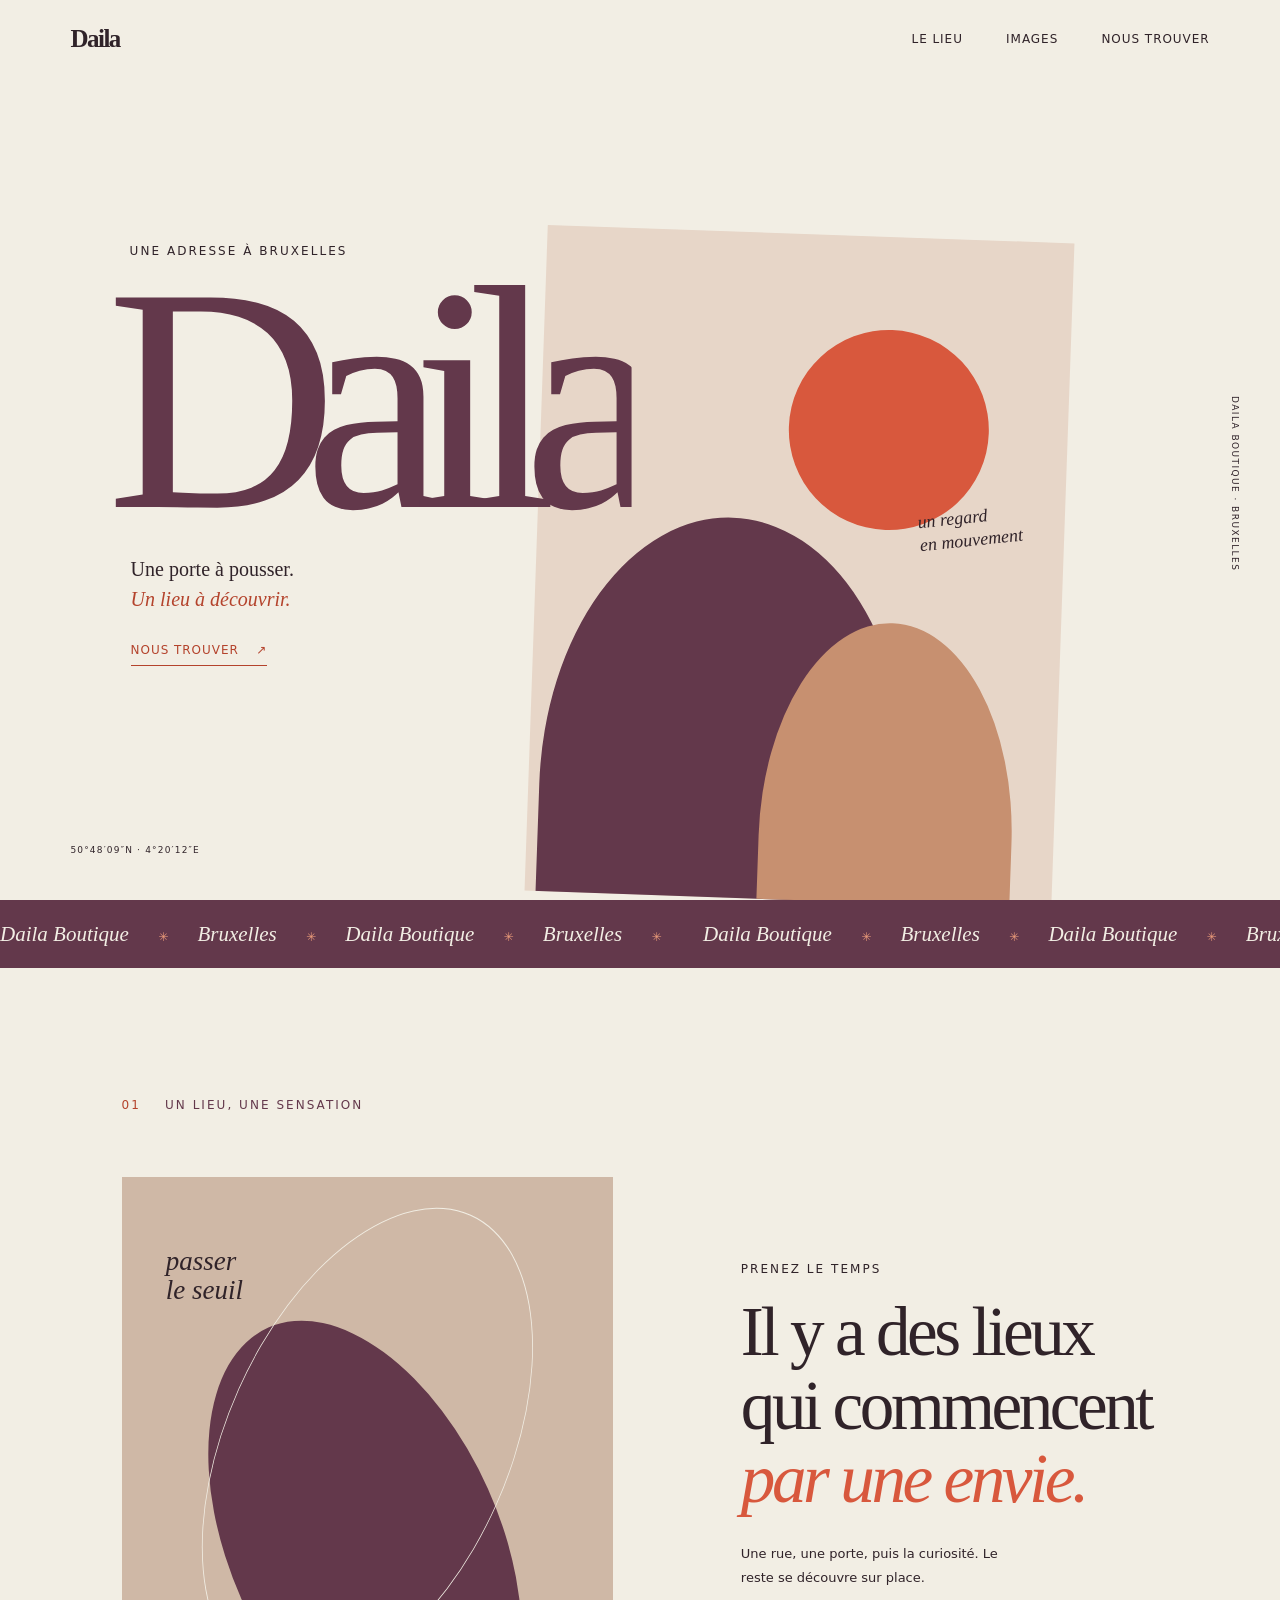
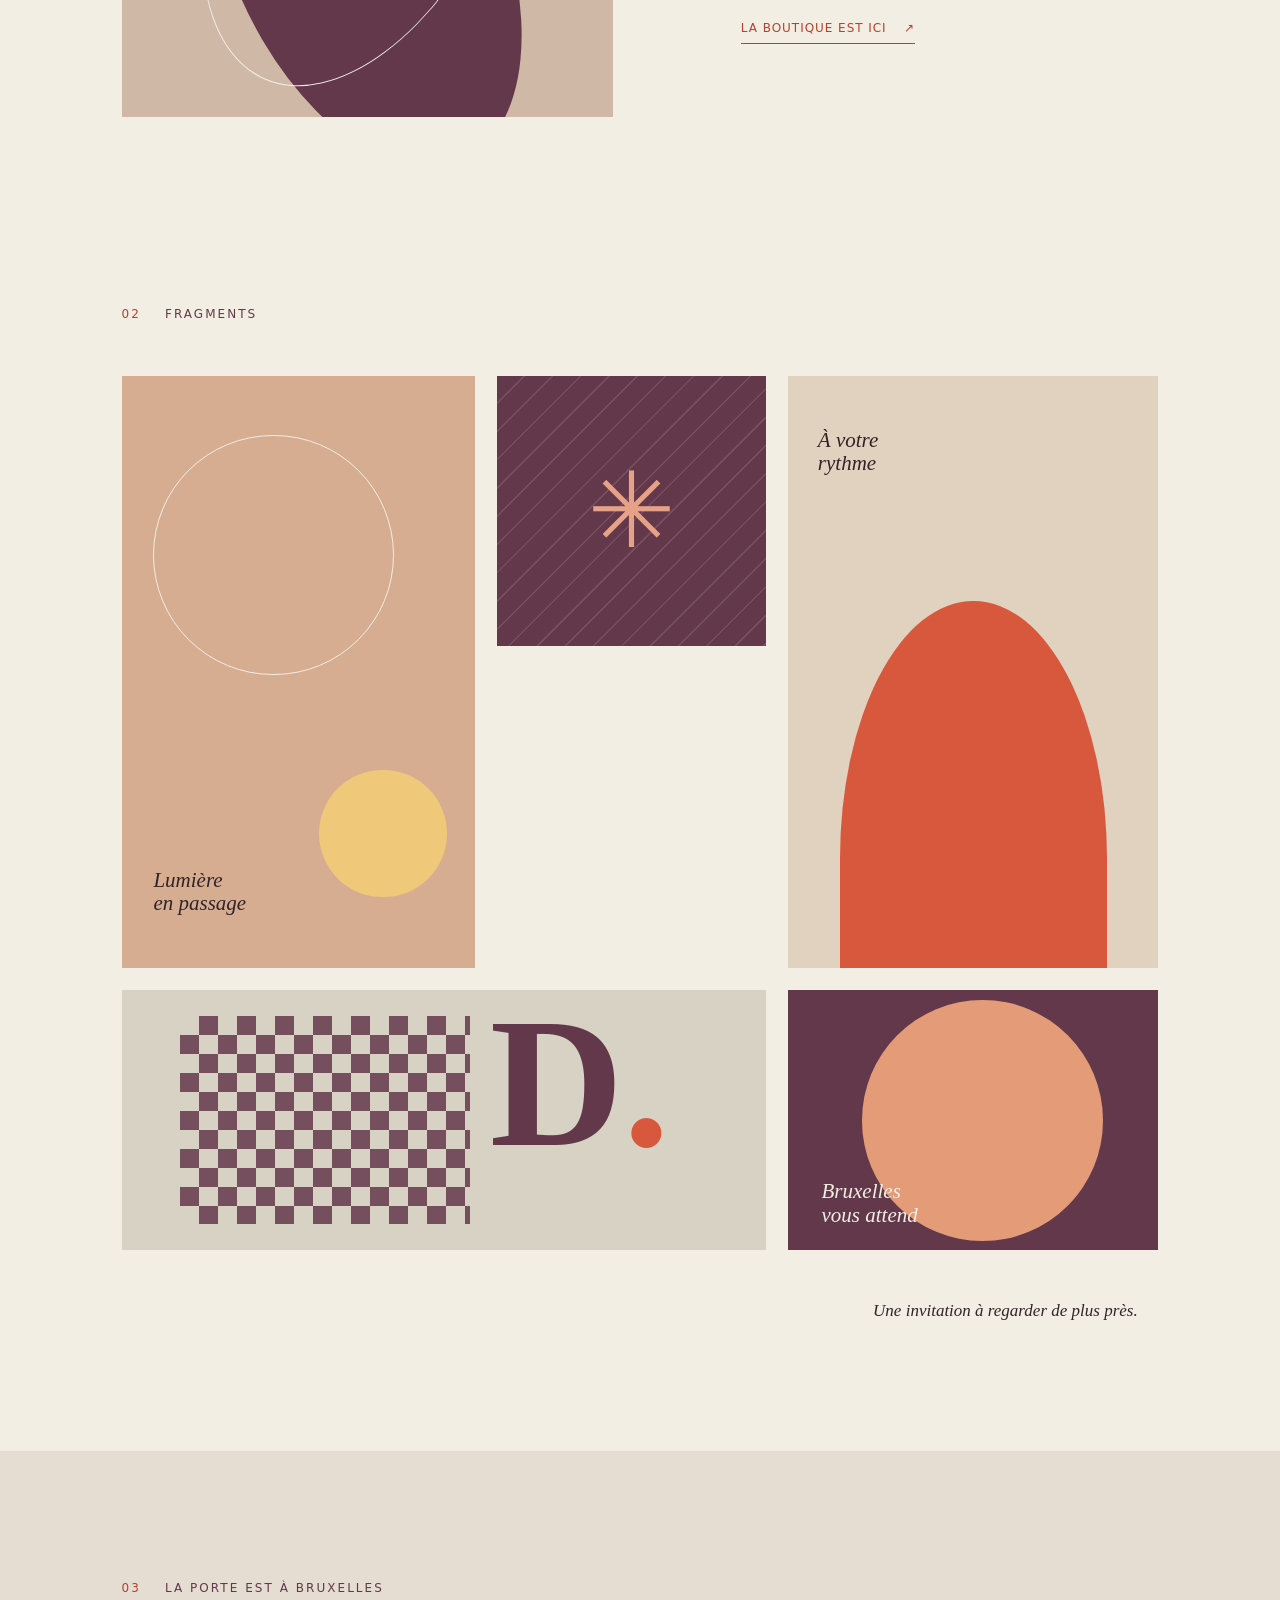
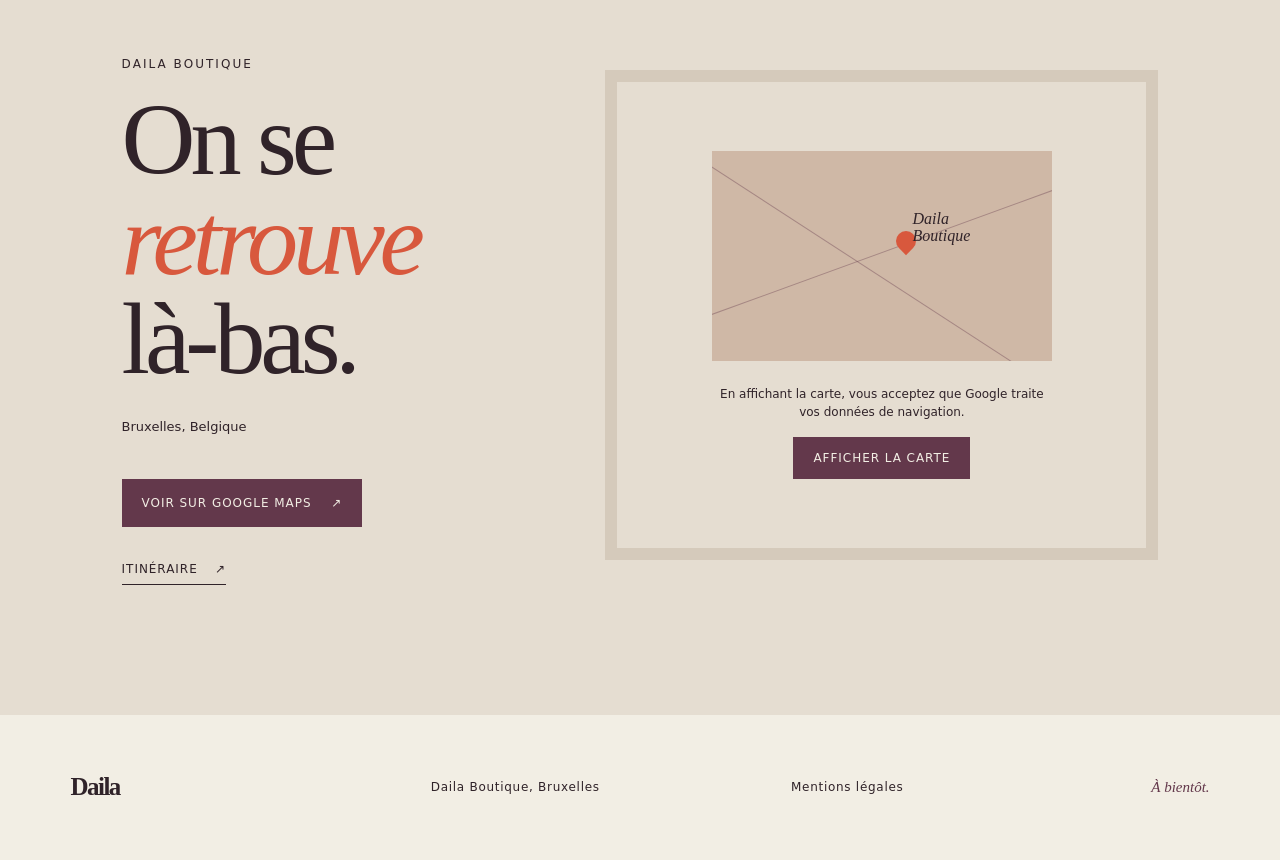
==== index.html @ 7b556242 "Add files via upload" ====
<!doctype html>
<html lang="fr">
  <head>
    <meta charset="utf-8">
    <meta name="viewport" content="width=device-width, initial-scale=1">
    <meta name="robots" content="index, follow">
    <meta name="twitter:card" content="summary_large_image">
    <meta property="og:locale" content="fr_BE">
    <meta property="og:site_name" content="Daila Boutique">
    <meta name="description" content="Daila Boutique, à Bruxelles. Une porte à pousser, un lieu à découvrir.">
    <meta property="og:title" content="Daila Boutique — Bruxelles">
    <meta property="og:description" content="Une porte à pousser, un lieu à découvrir. Daila Boutique, Bruxelles.">
    <meta property="og:type" content="website">
    <meta name="theme-color" content="#f2eee4">
    <title>Daila Boutique — Bruxelles</title>
    <link rel="icon" type="image/svg+xml" href="favicon.svg">
    <script>
      document.documentElement.classList.add('js')
    </script>
    <link rel="stylesheet" href="style.css">
    <script type="application/ld+json">
      {"@context":"https://schema.org","@type":"Store","name":"Daila Boutique","address":{"@type":"PostalAddress","addressLocality":"Bruxelles"},"geo":{"@type":"GeoCoordinates","latitude":50.8024886,"longitude":4.3367963}}
    </script>
  </head>
  <body>
    <a class="skip-link" href="#contenu">Aller au contenu</a>
    <header class="site-header">
      <a class="wordmark" href="#accueil" aria-label="Daila Boutique, accueil">Daila</a><button class="menu-toggle" aria-expanded="false" aria-controls="navigation" aria-label="Ouvrir le menu"><i></i><i></i></button>
      <nav id="navigation" class="navigation" aria-label="Navigation principale">
        <a href="#ambiance">Le lieu</a><a href="#galerie">Images</a><a href="#trouver">Nous trouver</a>
      </nav>
    </header>
    <main id="contenu">
      <section class="hero" id="accueil">
        <div class="hero-copy">
          <p class="eyebrow">
             Une adresse à Bruxelles
          </p>
          <h1>
            <span class="title-word">Daila</span><span class="sr-only"> Boutique, Bruxelles</span>
          </h1>
          <p class="hero-line">
             Une porte à pousser.<br><em>Un lieu à découvrir.</em>
          </p>
          <a class="text-link" href="#trouver">Nous trouver <span aria-hidden="true">↗</span></a>
        </div>
        <div class="hero-art art art-hero" data-image="hero.jpg" role="img" aria-label="Composition abstraite aux formes courbes et aux tons chauds">
          <div class="sun-disc">
          </div>
          <div class="arch arch-one">
          </div>
          <div class="arch arch-two">
          </div>
          <span class="art-note">un regard<br>en mouvement</span>
        </div>
        <p class="hero-side" aria-hidden="true">
           DAILA BOUTIQUE · BRUXELLES
        </p>
        <span class="hero-bottom" aria-hidden="true">50°48′09″N · 4°20′12″E</span>
      </section>
      <div class="marquee" aria-label="Daila Boutique — Bruxelles">
        <div class="marquee-track" aria-hidden="true">
          <span>Daila Boutique <b>✳</b> Bruxelles <b>✳</b> Daila Boutique <b>✳</b> Bruxelles <b>✳</b> </span><span>Daila Boutique <b>✳</b> Bruxelles <b>✳</b> Daila Boutique <b>✳</b> Bruxelles <b>✳</b> </span>
        </div>
      </div>
      <section class="ambience section-pad" id="ambiance">
        <div class="section-kicker reveal">
          <span>01</span><span>Un lieu, une sensation</span>
        </div>
        <div class="ambience-layout">
          <div class="ambience-art art reveal" data-image="galerie-1.jpg" role="img" aria-label="Composition abstraite en prune et ivoire">
            <div class="oval">
            </div>
            <div class="linework">
            </div>
            <span>passer<br>le seuil</span>
          </div>
          <div class="ambience-text reveal">
            <p class="eyebrow">
               Prenez le temps
            </p>
            <h2>
               Il y a des lieux<br>qui commencent<br><em>par une envie.</em>
            </h2>
            <p>
               Une rue, une porte, puis la curiosité. Le reste se découvre sur place.
            </p>
            <a class="text-link" href="#trouver">La boutique est ici <span aria-hidden="true">↗</span></a>
          </div>
        </div>
      </section>
      <section class="gallery section-pad" id="galerie" aria-label="Galerie de compositions visuelles">
        <div class="section-kicker reveal">
          <span>02</span><span>Fragments</span>
        </div>
        <div class="gallery-grid">
          <div class="art tile tile-a reveal" data-image="galerie-2.jpg" role="img" aria-label="Composition abstraite, formes solaires">
            <div class="orbit">
            </div>
            <div class="circle">
            </div>
            <span class="tile-caption">Lumière<br>en passage</span>
          </div>
          <div class="art tile tile-b reveal" data-image="galerie-3.jpg" role="img" aria-label="Composition abstraite, lignes et courbes">
            <div class="stripes">
            </div>
            <div class="tile-flower">
               ✳
            </div>
          </div>
          <div class="art tile tile-c reveal" data-image="galerie-4.jpg" role="img" aria-label="Composition abstraite, arche colorée">
            <div class="big-arch">
            </div>
            <span class="tile-caption">À votre<br>rythme</span>
          </div>
          <div class="art tile tile-d reveal" data-image="galerie-5.jpg" role="img" aria-label="Composition abstraite, motif géométrique">
            <div class="checker">
            </div>
            <div class="tile-d-text">
               D<i>.</i>
            </div>
          </div>
          <div class="art tile tile-e reveal" data-image="galerie-6.jpg" role="img" aria-label="Composition abstraite, disque vermillon">
            <div class="red-moon">
            </div>
            <span class="tile-caption">Bruxelles<br>vous attend</span>
          </div>
        </div>
        <p class="gallery-note reveal">
           Une invitation à regarder de plus près.
        </p>
      </section>
      <section class="find section-pad" id="trouver">
        <div class="section-kicker reveal">
          <span>03</span><span>La porte est à Bruxelles</span>
        </div>
        <div class="find-layout">
          <div class="find-copy reveal">
            <p class="eyebrow">
               Daila Boutique
            </p>
            <h2>
               On se<br><em>retrouve</em><br>là-bas.
            </h2>
            <p>
               Bruxelles, Belgique
            </p>
            <div class="find-links">
              <a class="button-link" href="https://www.google.com/maps/place/Daila+Boutique/@50.8024886,4.3365247,73m/data=!3m1!1e3!4m6!3m5!1s0x47c3c5b2309fad1d:0xad9cfe346b5731e5!8m2!3d50.8024886!4d4.3367963!16s%2Fg%2F11qsh9f8v2" target="_blank" rel="noopener noreferrer">Voir sur Google Maps <span aria-hidden="true">↗</span></a><a class="text-link" href="https://www.google.com/maps/dir/?api=1&amp;destination=50.8024886,4.3367963" target="_blank" rel="noopener noreferrer">Itinéraire <span aria-hidden="true">↗</span></a>
            </div>
          </div>
          <div class="map-wrap reveal">
            <div class="map-consent" id="map-consent">
              <div class="map-art" aria-hidden="true">
                <span class="map-pin"></span><span class="map-line"></span><span class="map-place">Daila<br>Boutique</span>
              </div>
              <p>
                 En affichant la carte, vous acceptez que Google traite vos données de navigation.
              </p>
              <button class="map-button" type="button" id="show-map">Afficher la carte</button>
            </div>
            <span class="map-caption">BRUXELLES · BELGIQUE</span>
          </div>
        </div>
      </section>
    </main>
    <footer class="site-footer">
      <a class="footer-mark" href="#accueil">Daila</a>
      <p>
         Daila Boutique, Bruxelles
      </p>
      <a href="mentions-legales.html">Mentions légales</a><span class="footer-end">À bientôt.</span>
    </footer>
    <script src="images.js">
    </script>
    <script src="script.js">
    </script>
  </body>
</html>
---- style.css ----
/* Local fonts */
@font-face {
  font-family: 'DM Sans';
  font-style: normal;
  font-weight: 400 500;
  font-display: swap;
  src: url('fonts/dm-sans-400.woff2') format('woff2');
}
/* Local fonts */
@font-face {
  font-family: 'Playfair Display';
  font-style: normal;
  font-weight: 500 600;
  font-display: swap;
  src: url('fonts/playfair-display-500.woff2') format('woff2');
}
/* Local fonts */
@font-face {
  font-family: 'Playfair Display';
  font-style: italic;
  font-weight: 500;
  font-display: swap;
  src: url('fonts/playfair-display-italic-500.woff2') format('woff2');
}
/* Palette and typography */
:root {
  --paper: #f2eee4;
  --ink: #302329;
  --plum: #63384b;
  --vermilion: #d8583d;
  --vermilion-text: #b4432c;
  --serif: 'Playfair Display',Georgia,serif;
  --sans: 'DM Sans',system-ui,sans-serif;
  --ease: cubic-bezier(.22,.61,.36,1);
}
/* Base and accessible defaults */
* {
  box-sizing: border-box;
}
html {
  scroll-behavior: smooth;
  scroll-padding-top: 5rem;
}
body {
  margin: 0;
  background: var(--paper);
  color: var(--ink);
  font-family: var(--sans);
  font-size: 100%;
  font-size: 0.9375rem;
  -webkit-font-smoothing: antialiased;
}
a {
  color: inherit;
  text-decoration: none;
}
.skip-link {
  position: absolute;
  z-index: 20;
  top: -4rem;
  left: 1rem;
  background: var(--ink);
  color: var(--paper);
  padding: .8rem;
}
.skip-link:focus {
  top: 1rem;
}
/* Navigation */
.site-header {
  height: 78px;
  padding: 0 5.5vw;
  display: flex;
  align-items: center;
  justify-content: space-between;
  position: absolute;
  z-index: 10;
  width: 100%;
  top: 0;
}
.wordmark,.footer-mark {
  font: 600 1.5625rem var(--serif);
  letter-spacing: -1.5px;
}
.navigation {
  display: flex;
  gap: 2.7rem;
  font-size: 0.75rem;
  letter-spacing: .08em;
  text-transform: uppercase;
}
.navigation a,.site-footer>a {
  transition: color .6s var(--ease);
}
.navigation a:hover,.site-footer>a:hover {
  color: var(--plum);
}
.menu-toggle {
  display: none;
}
/* Hero */
.hero {
  min-height: 760px;
  height: 100svh;
  max-height: 1050px;
  position: relative;
  overflow: hidden;
  padding: 0 9.5vw;
  display: flex;
  align-items: center;
}
.hero-copy {
  position: relative;
  z-index: 2;
  margin-top: 10px;
}
.eyebrow,.section-kicker {
  font-size: 0.75rem;
  letter-spacing: .17em;
  text-transform: uppercase;
}
.hero .eyebrow {
  margin: 0 0 1.4rem 8px;
}
.hero h1 {
  font: 500 clamp(9rem,25vw,23rem)/.74 var(--serif);
  letter-spacing: -.105em;
  margin: 0 0 2.3rem -15px;
  color: var(--plum);
}
.title-word {
  display: inline-block;
}
.js .title-word {
  clip-path: inset(0 100% 0 0);
  animation: titleReveal 1.25s .1s var(--ease) forwards;
}
@keyframes titleReveal {
  to {
    clip-path: inset(0);
  }
}
.hero-line {
  font: 500 1.25rem/1.5 var(--serif);
  margin: 0 0 1.6rem 9px;
}
.hero-line em {
  color: var(--vermilion-text);
}
.ambience-text h2 em,.find-copy h2 em,.legal-main h1 em {
  color: var(--vermilion);
  font-weight: 500;
}
.find-links .text-link {
  color: var(--ink);
}
.text-link {
  color: var(--vermilion-text);
  display: inline-flex;
  gap: 1.1rem;
  align-items: center;
  margin-left: 9px;
  border-bottom: 1px solid currentColor;
  padding: 0 0 8px;
  font-size: 0.75rem;
  letter-spacing: .08em;
  text-transform: uppercase;
}
.text-link span,.button-link span {
  transition: transform .6s var(--ease);
}
.text-link:hover span,.button-link:hover span {
  transform: translate(3px,-3px);
}
.hero-art {
  position: absolute;
  width: 43vw;
  height: 74vh;
  min-height: 540px;
  right: 7.5vw;
  top: 13%;
  overflow: hidden;
  background: #e7d6c8;
  transform: rotate(2deg);
}
.sun-disc {
  position: absolute;
  width: 38%;
  aspect-ratio: 1;
  border-radius: 50%;
  background: var(--vermilion);
  top: 14%;
  right: 15%;
}
.arch {
  position: absolute;
  border-radius: 50% 50% 0 0;
}
.arch-one {
  width: 70%;
  height: 82%;
  bottom: -25%;
  left: 2%;
  background: var(--plum);
}
.arch-two {
  width: 48%;
  height: 65%;
  bottom: -23%;
  right: 8%;
  background: #c79070;
}
.art-note {
  position: absolute;
  z-index: 2;
  right: 8%;
  top: 40%;
  font: italic 1.125rem/1.25 var(--serif);
  transform: rotate(-8deg);
}
.hero-side {
  position: absolute;
  right: 2.4%;
  top: 44%;
  writing-mode: vertical-rl;
  font-size: 0.5625rem;
  letter-spacing: .16em;
}
.hero-bottom {
  position: absolute;
  bottom: 5%;
  left: 5.5%;
  font-size: 0.5625rem;
  letter-spacing: .13em;
}
/* Marquee */
.marquee {
  overflow: hidden;
  background: var(--plum);
  color: var(--paper);
  height: 68px;
  display: flex;
  align-items: center;
}
.marquee-track {
  display: flex;
  width: max-content;
  animation: marquee 34s linear infinite;
}
.marquee-track span {
  font: italic 1.3125rem var(--serif);
  white-space: nowrap;
  padding-right: 1.1rem;
}
.marquee b {
  font: 0.75rem var(--sans);
  color: #e99a79;
  padding: 0 1.5rem;
}
@keyframes marquee {
  to {
    transform: translateX(-50%);
  }
}
.section-pad {
  padding: 130px 9.5vw;
}
.section-kicker {
  display: flex;
  gap: 1.5rem;
  align-items: center;
  color: var(--plum);
}
.section-kicker span:first-child {
  color: var(--vermilion-text);
}
/* Editorial section */
.ambience-layout {
  display: grid;
  grid-template-columns: 1fr .85fr;
  align-items: center;
  gap: 10vw;
  margin-top: 65px;
}
.art {
  position: relative;
  overflow: hidden;
}
.ambience-art {
  height: 540px;
  background: #cfb8a6;
}
.oval {
  position: absolute;
  width: 55%;
  height: 88%;
  background: var(--plum);
  border-radius: 50%;
  left: 22%;
  top: 24%;
  transform: rotate(-24deg);
}
.linework {
  position: absolute;
  inset: 8% 10%;
  border: 1px solid var(--paper);
  border-radius: 50%;
  transform: rotate(24deg) scale(.72,1.12);
}
.ambience-art>span {
  position: absolute;
  top: 13%;
  left: 9%;
  font: italic 1.6875rem/1.05 var(--serif);
  color: var(--ink);
}
.ambience-text {
  padding: 20px 0;
}
.ambience-text h2,.find-copy h2 {
  font: 500 clamp(2.9rem,5.4vw,5.7rem)/1.06 var(--serif);
  letter-spacing: -.05em;
  margin: 1.2rem 0 1.7rem;
}
.ambience-text>p:not(.eyebrow),.find-copy>p:not(.eyebrow) {
  max-width: 290px;
  line-height: 1.8;
  font-size: 0.8125rem;
  margin: 0 0 1.8rem;
}
.ambience-text .text-link {
  margin-left: 0;
}
/* Gallery */
.gallery {
  padding-top: 60px;
}
.gallery-grid {
  margin-top: 55px;
  min-height: 900px;
  display: grid;
  grid-template-columns: 1.05fr .8fr 1.1fr;
  grid-template-rows: 270px 300px 260px;
  gap: 22px;
}
.tile-a {
  grid-column: 1;
  grid-row: 1/3;
  background: #d7ad91;
}
.tile-a .tile-caption {
  color: var(--ink);
}
.tile-b {
  grid-column: 2;
  grid-row: 1;
  background: var(--plum);
}
.tile-c {
  grid-column: 3;
  grid-row: 1/3;
  background: #e1d1bf;
}
.tile-d {
  grid-column: 1/3;
  grid-row: 3;
  background: #d8d2c5;
}
.tile-e {
  grid-column: 3;
  grid-row: 3;
  background: var(--plum);
}
.orbit {
  position: absolute;
  width: 68%;
  aspect-ratio: 1;
  border: 1px solid var(--paper);
  border-radius: 50%;
  left: 9%;
  top: 10%;
}
.circle {
  position: absolute;
  width: 36%;
  aspect-ratio: 1;
  border-radius: 50%;
  background: #f0c879;
  right: 8%;
  bottom: 12%;
}
.tile-caption {
  position: absolute;
  left: 9%;
  bottom: 9%;
  font: italic 1.3125rem/1.1 var(--serif);
  color: var(--paper);
}
.tile-b .stripes {
  position: absolute;
  inset: 0;
  background: repeating-linear-gradient(135deg,transparent 0 18px,rgba(242,238,228,.13) 19px 20px);
}
.tile-flower {
  position: absolute;
  inset: 0;
  display: grid;
  place-items: center;
  color: #e6a288;
  font-size: 6.5625rem;
}
.big-arch {
  position: absolute;
  width: 72%;
  height: 87%;
  left: 14%;
  bottom: -25%;
  border-radius: 50% 50% 0 0;
  background: var(--vermilion);
}
.tile-c .tile-caption {
  z-index: 1;
  top: 9%;
  bottom: auto;
  left: 8%;
  color: var(--ink);
}
.checker {
  position: absolute;
  inset: 10% auto 10% 9%;
  width: 45%;
  background: conic-gradient(var(--plum) 25%,transparent 0 50%,var(--plum) 0 75%,transparent 0);
  background-size: 38px 38px;
  opacity: .85;
}
.tile-d-text {
  position: absolute;
  right: 15%;
  top: 4%;
  font: 600 11.5625rem/.9 var(--serif);
  color: var(--plum);
}
.tile-d-text i {
  color: var(--vermilion);
  font-style: normal;
}
.red-moon {
  position: absolute;
  width: 65%;
  aspect-ratio: 1;
  border-radius: 50%;
  background: #e49b78;
  left: 20%;
  top: 4%;
}
.tile-e .tile-caption {
  z-index: 1;
}
.art-note {
  color: var(--ink);
}
.gallery-note {
  text-align: right;
  font: italic 1.0625rem var(--serif);
  margin: 25px 2% 0;
}
/* Location and map */
.find {
  background: #e5ddd1;
  padding-bottom: 130px;
}
.find-layout {
  display: grid;
  grid-template-columns: .8fr 1.2fr;
  gap: 9vw;
  align-items: center;
  margin-top: 50px;
}
.find-copy h2 {
  font-size: clamp(4.4rem,8vw,8rem);
  line-height: .97;
}
.find-copy>p:not(.eyebrow) {
  margin-bottom: 2.5rem;
}
.find-links {
  display: flex;
  align-items: center;
  gap: 2.2rem;
  flex-wrap: wrap;
}
.find-links .text-link {
  margin: 0;
}
.button-link {
  background: var(--plum);
  color: var(--paper);
  padding: 17px 20px;
  display: inline-flex;
  gap: 20px;
  align-items: center;
  font-size: 0.75rem;
  letter-spacing: .08em;
  text-transform: uppercase;
}
.map-wrap {
  height: 490px;
  position: relative;
  background: #d5cabb;
  padding: 12px;
  transition: transform .7s var(--ease);
}
.map-wrap iframe {
  width: 100%;
  height: 100%;
  border: 0;
  filter: grayscale(.82) sepia(.15);
}
.map-caption {
  position: absolute;
  bottom: 25px;
  right: 24px;
  background: var(--paper);
  padding: 9px 12px;
  font-size: 0.75rem;
  letter-spacing: .15em;
}
/* Footer */
.site-footer {
  min-height: 145px;
  padding: 30px 5.5vw;
  display: grid;
  grid-template-columns: 1fr 1fr 1fr auto;
  align-items: center;
  gap: 20px;
}
.site-footer p,.site-footer>a:not(.footer-mark) {
  font-size: 0.75rem;
  letter-spacing: .06em;
}
.footer-end {
  font: italic 0.9375rem var(--serif);
  color: var(--plum);
}
/* Scroll reveals */
.js .reveal {
  opacity: 0;
  transform: translateY(24px);
  transition: opacity .8s var(--ease),transform .9s var(--ease);
}
/* Scroll reveals */
.js .reveal.is-visible {
  opacity: 1;
  transform: none;
}
.art[data-image].has-photo {
  background-position: center;
  background-size: cover;
}
.art[data-image].has-photo>* {
  display: none;
}
/* Responsive and motion preferences */
@media(hover:hover) {
  .art:hover {
    scale: 1.012;
  }
}
.legal-main h1 {
  font: 500 clamp(4rem,11vw,9rem)/.98 var(--serif);
  letter-spacing: -.06em;
  color: var(--plum);
  margin: 2rem 0;
}
.map-consent {
  position: absolute;
  inset: 12px;
  z-index: 1;
  background: #e5ddd1;
  display: flex;
  flex-direction: column;
  align-items: center;
  justify-content: center;
  padding: 2rem;
  text-align: center;
}
.map-art {
  position: relative;
  width: min(100%,340px);
  height: 210px;
  overflow: hidden;
  background: #cfb8a6;
  margin-bottom: 1rem;
}
.map-art:before,.map-art:after {
  content: '';
  position: absolute;
  width: 130%;
  height: 1px;
  background: rgba(99,56,75,.38);
  left: -15%;
  top: 48%;
  transform: rotate(-20deg);
}
.map-art:after {
  transform: rotate(33deg);
  top: 60%;
}
.map-pin {
  position: absolute;
  z-index: 1;
  left: 54%;
  top: 38%;
  width: 20px;
  height: 20px;
  background: var(--vermilion);
  border-radius: 50% 50% 50% 0;
  transform: rotate(-45deg);
}
.map-place {
  position: absolute;
  z-index: 1;
  left: 59%;
  top: 28%;
  font: italic 1rem/1.1 var(--serif);
  text-align: left;
  color: var(--ink);
}
.map-consent p {
  font-size: .75rem;
  line-height: 1.5;
  max-width: 340px;
  margin: .5rem 0 1rem;
}
.map-button {
  border: 0;
  background: var(--plum);
  color: var(--paper);
  padding: 14px 20px;
  font: 500 .75rem var(--sans);
  letter-spacing: .08em;
  text-transform: uppercase;
  cursor: pointer;
}
#map-frame {
  position: absolute;
  inset: 12px;
  width: calc(100% - 24px);
  height: calc(100% - 24px);
  border: 0;
  filter: grayscale(.82) sepia(.15);
}
body.menu-open {
  overflow: hidden;
}
.sr-only {
  position: absolute;
  width: 1px;
  height: 1px;
  padding: 0;
  margin: -1px;
  overflow: hidden;
  clip: rect(0,0,0,0);
  white-space: nowrap;
  border: 0;
}
a:focus-visible,button:focus-visible {
  outline: 2px solid var(--vermilion-text);
  outline-offset: 4px;
}
.legal-main section {
  max-width: 660px;
  margin-top: 2rem;
}
.legal-main section h2 {
  font: 500 1.4rem var(--serif);
  color: var(--plum);
}
.legal-main section p {
  font-size: .875rem;
  line-height: 1.8;
  max-width: 570px;
}
/* Responsive and motion preferences */
@media(max-width:760px) {
  /* Navigation */
  .site-header {
    height: 68px;
    padding: 0 6vw;
  }
  .wordmark {
    font-size: 1.4375rem;
  }
  .js .menu-toggle {
    display: flex;
    flex-direction: column;
    gap: 6px;
    border: 0;
    background: none;
    padding: 12px;
    z-index: 3;
  }
  .js .menu-toggle i {
    display: block;
    width: 22px;
    height: 1px;
    background: var(--ink);
    transition: transform .6s var(--ease);
  }
  .js .menu-toggle[aria-expanded=true] i:first-child {
    transform: translateY(3.5px) rotate(45deg);
  }
  .js .menu-toggle[aria-expanded=true] i:last-child {
    transform: translateY(-3.5px) rotate(-45deg);
  }
  /* Navigation de secours visible si JavaScript est désactivé */
  html:not(.js) .site-header {
    height: auto;
    min-height: 68px;
    padding-top: 1rem;
    align-items: flex-start;
  }
  html:not(.js) .navigation {
    gap: .5rem;
    flex-wrap: wrap;
    font-size: .75rem;
  }
  /* Mobile menu */
  .js .navigation {
    position: absolute;
    top: 0;
    left: 0;
    right: 0;
    background: var(--paper);
    padding: 90px 8vw 35px;
    display: flex;
    flex-direction: column;
    gap: 25px;
    transform: translateY(-110%);
    opacity: 0;
    visibility: hidden;
    transition: transform .7s var(--ease),opacity .6s var(--ease),visibility 0s linear .7s;
    pointer-events: none;
  }
  .js .navigation.is-open {
    transform: translateY(0);
    opacity: 1;
    visibility: visible;
    transition-delay: 0s;
    pointer-events: auto;
  }
  .js .navigation a {
    font: 500 1.8125rem var(--serif);
    text-transform: none;
    letter-spacing: -.02em;
  }
  /* Hero */
  .hero {
    height: 850px;
    min-height: 100svh;
    max-height: 950px;
    padding: 0 7vw;
    align-items: flex-start;
  }
  .hero-copy {
    margin-top: 25vh;
  }
  .hero h1 {
    font-size: clamp(8rem,35vw,13rem);
    margin-left: -8px;
    margin-bottom: 1.5rem;
  }
  .hero .eyebrow {
    margin-left: 4px;
    font-size: 0.75rem;
  }
  .hero-line {
    font-size: 1.125rem;
    margin-left: 4px;
  }
  .hero-copy .text-link {
    margin-left: 4px;
  }
  .hero-art {
    width: 70vw;
    height: 43vh;
    min-height: 300px;
    right: 4vw;
    top: 45%;
    opacity: .93;
  }
  .hero-side {
    right: 2%;
    top: 62%;
    font-size: 0.5rem;
  }
  .hero-bottom {
    left: 7%;
    bottom: 4%;
  }
  /* Marquee */
  .marquee {
    height: 55px;
  }
  .marquee-track span {
    font-size: 1.125rem;
  }
  .section-pad {
    padding: 90px 7vw;
  }
  /* Editorial section */
  .ambience-layout {
    grid-template-columns: 1fr;
    gap: 38px;
    margin-top: 40px;
  }
  .ambience-art {
    height: 390px;
    width: 87%;
  }
  .ambience-text {
    padding-left: 10%;
  }
  .ambience-text h2 {
    font-size: clamp(3rem,13vw,5rem);
  }
  /* Gallery */
  .gallery {
    padding-top: 35px;
  }
  .gallery-grid {
    grid-template-columns: 1fr 1fr;
    grid-template-rows: 220px 270px 210px 240px;
    gap: 12px;
    margin-top: 38px;
    min-height: 0;
  }
  .tile-a {
    grid-column: 1;
    grid-row: 1/3;
  }
  .tile-b {
    grid-column: 2;
    grid-row: 1;
  }
  .tile-c {
    grid-column: 2;
    grid-row: 2/4;
  }
  .tile-d {
    grid-column: 1;
    grid-row: 3;
  }
  .tile-e {
    grid-column: 1/3;
    grid-row: 4;
  }
  .tile-d-text {
    font-size: 8.125rem;
  }
  /* Location and map */
  .find {
    padding-top: 90px;
  }
  .find-layout {
    grid-template-columns: 1fr;
    gap: 40px;
    margin-top: 35px;
  }
  .find-copy h2 {
    font-size: clamp(5rem,19vw,7.5rem);
  }
  .map-wrap {
    height: 370px;
  }
  /* Footer */
  .site-footer {
    grid-template-columns: 1fr 1fr;
    gap: 12px;
    padding: 28px 7vw;
  }
  .site-footer p {
    grid-column: 2;
    grid-row: 1;
  }
  .site-footer>a:not(.footer-mark) {
    grid-column: 1;
    grid-row: 2;
  }
  .footer-end {
    grid-column: 2;
    grid-row: 2;
    text-align: right;
  }
  .footer-mark {
    grid-column: 1;
    grid-row: 1;
  }
}
/* Responsive and motion preferences */
@media(prefers-reduced-motion:reduce) {
  html {
    scroll-behavior: auto;
  }
  *,*::before,*::after {
    animation-duration: .01ms!important;
    animation-iteration-count: 1!important;
    scroll-behavior: auto!important;
    transition-duration: .01ms!important;
  }
  .reveal {
    opacity: 1;
    transform: none;
  }
  .title-word {
    clip-path: none;
  }
}
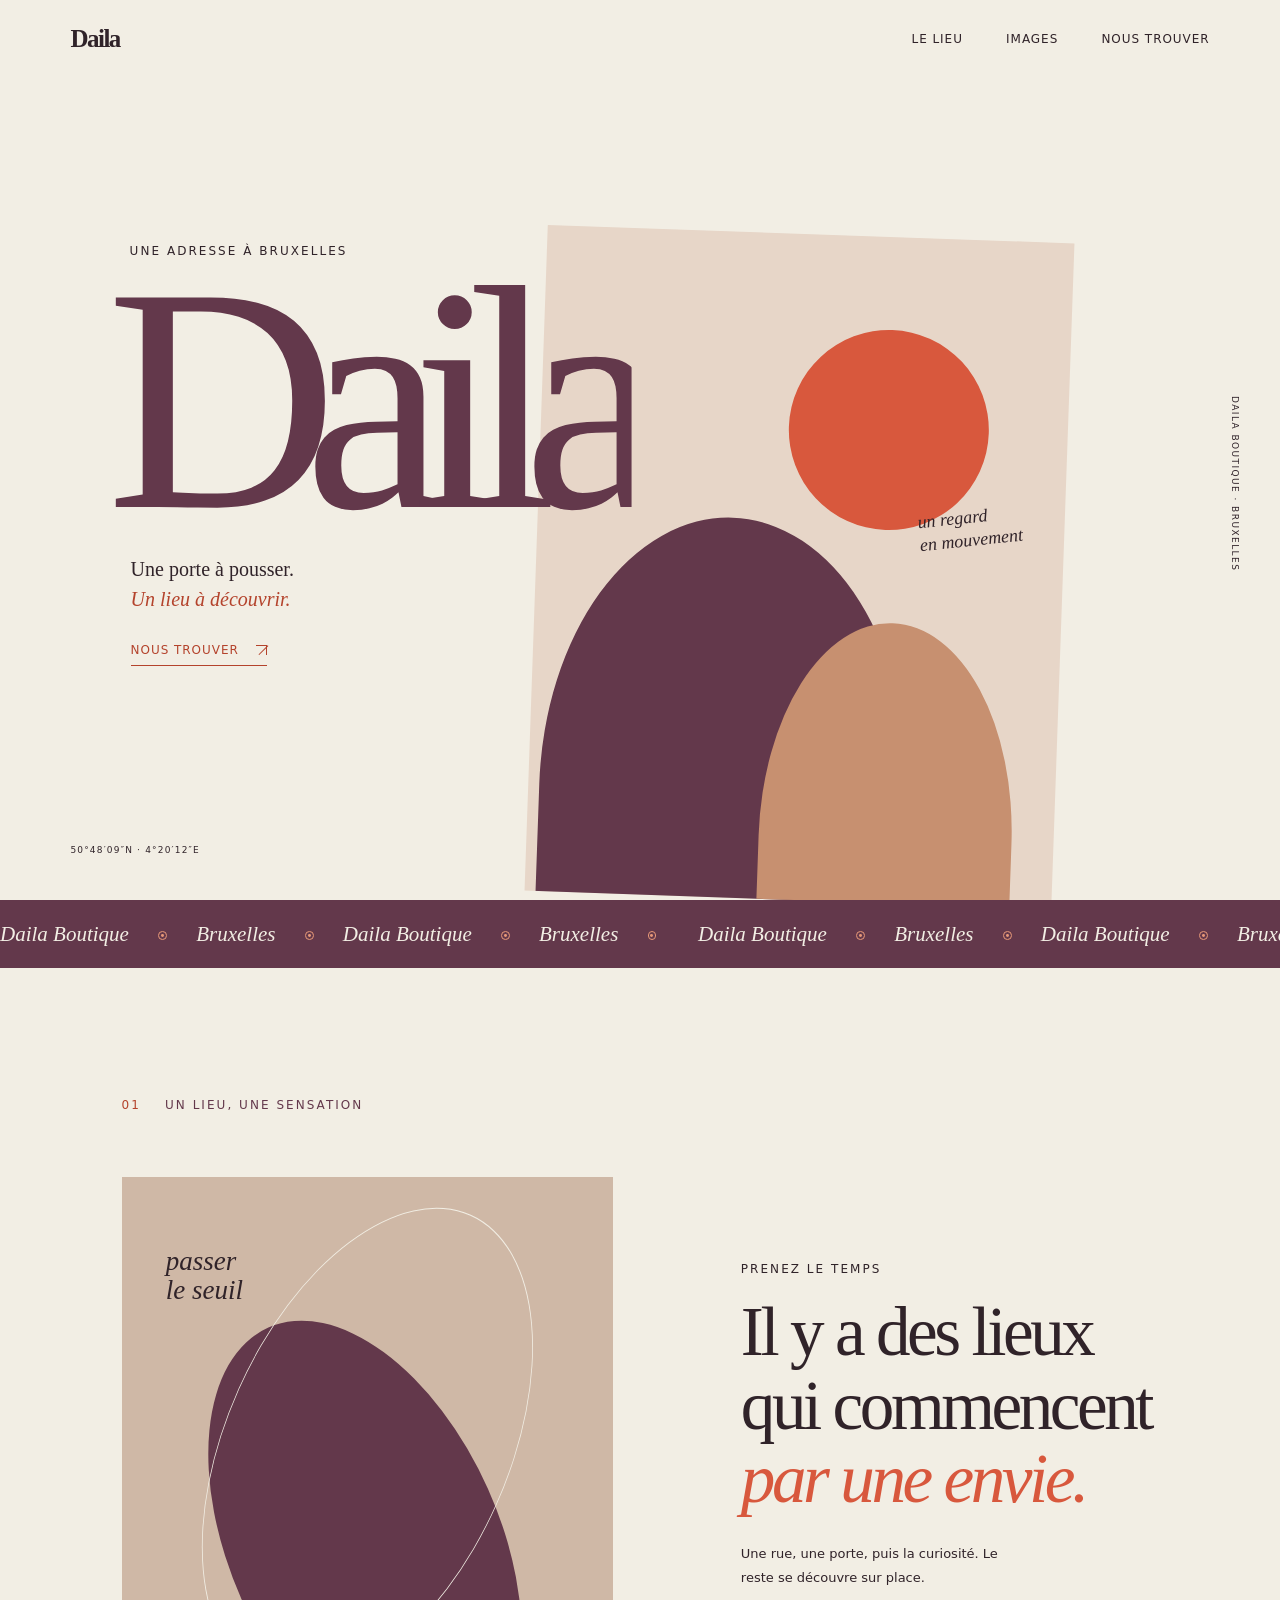
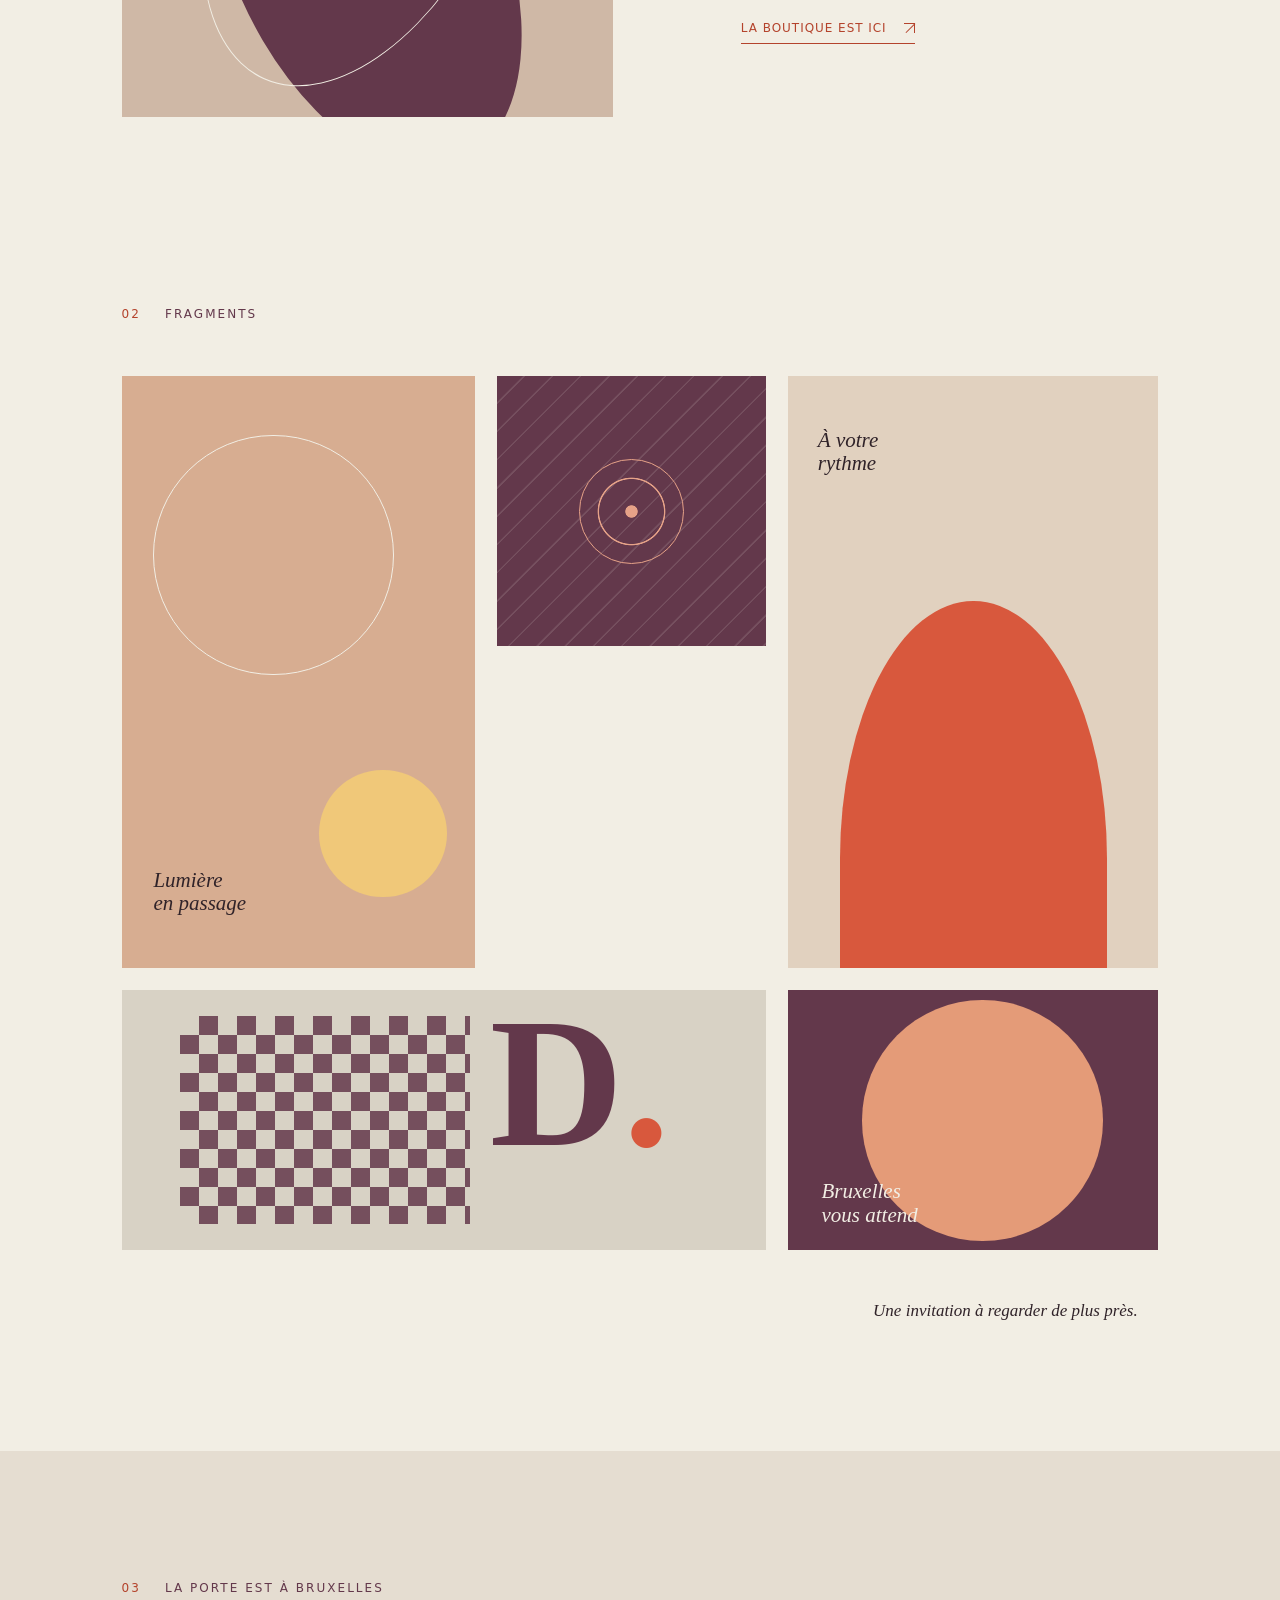
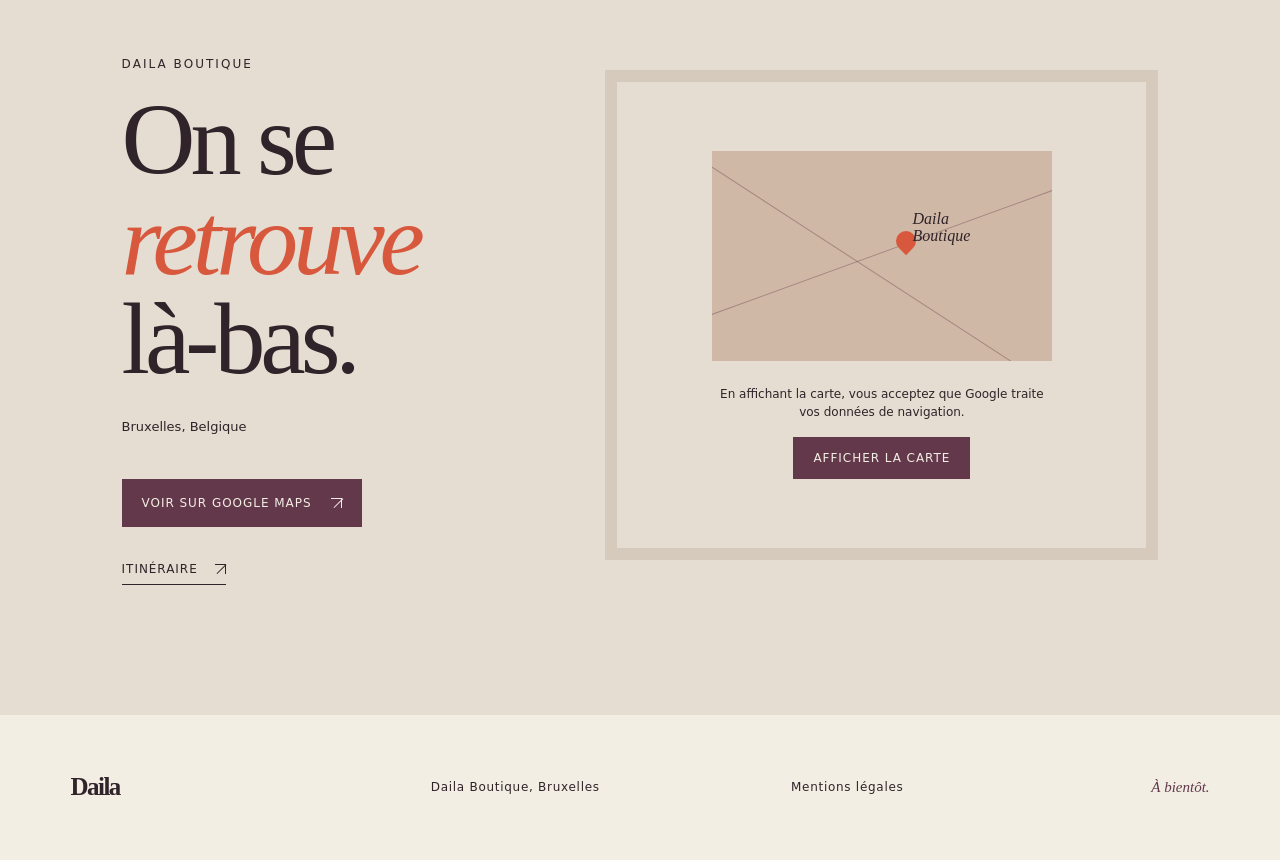
==== commit 90dc1411: "Add files via upload" ====
--- a/index.html
+++ b/index.html
@@ -42,7 +42,7 @@
           <p class="hero-line">
              Une porte à pousser.<br><em>Un lieu à découvrir.</em>
           </p>
-          <a class="text-link" href="#trouver">Nous trouver <span aria-hidden="true">↗</span></a>
+          <a class="text-link" href="#trouver">Nous trouver <span class="arrow-mark" aria-hidden="true"></span></a>
         </div>
         <div class="hero-art art art-hero" data-image="hero.jpg" role="img" aria-label="Composition abstraite aux formes courbes et aux tons chauds">
           <div class="sun-disc">
@@ -60,7 +60,7 @@
       </section>
       <div class="marquee" aria-label="Daila Boutique — Bruxelles">
         <div class="marquee-track" aria-hidden="true">
-          <span>Daila Boutique <b>✳</b> Bruxelles <b>✳</b> Daila Boutique <b>✳</b> Bruxelles <b>✳</b> </span><span>Daila Boutique <b>✳</b> Bruxelles <b>✳</b> Daila Boutique <b>✳</b> Bruxelles <b>✳</b> </span>
+          <span>Daila Boutique <i class="marquee-mark" aria-hidden="true"></i> Bruxelles <i class="marquee-mark" aria-hidden="true"></i> Daila Boutique <i class="marquee-mark" aria-hidden="true"></i> Bruxelles <i class="marquee-mark" aria-hidden="true"></i> </span><span>Daila Boutique <i class="marquee-mark" aria-hidden="true"></i> Bruxelles <i class="marquee-mark" aria-hidden="true"></i> Daila Boutique <i class="marquee-mark" aria-hidden="true"></i> Bruxelles <i class="marquee-mark" aria-hidden="true"></i> </span>
         </div>
       </div>
       <section class="ambience section-pad" id="ambiance">
@@ -85,7 +85,7 @@
             <p>
                Une rue, une porte, puis la curiosité. Le reste se découvre sur place.
             </p>
-            <a class="text-link" href="#trouver">La boutique est ici <span aria-hidden="true">↗</span></a>
+            <a class="text-link" href="#trouver">La boutique est ici <span class="arrow-mark" aria-hidden="true"></span></a>
           </div>
         </div>
       </section>
@@ -104,8 +104,8 @@
           <div class="art tile tile-b reveal" data-image="galerie-3.jpg" role="img" aria-label="Composition abstraite, lignes et courbes">
             <div class="stripes">
             </div>
-            <div class="tile-flower">
-               ✳
+            <div class="tile-flower" aria-hidden="true">
+              <span class="orbit-mark"></span>
             </div>
           </div>
           <div class="art tile tile-c reveal" data-image="galerie-4.jpg" role="img" aria-label="Composition abstraite, arche colorée">
@@ -146,7 +146,7 @@
                Bruxelles, Belgique
             </p>
             <div class="find-links">
-              <a class="button-link" href="https://www.google.com/maps/place/Daila+Boutique/@50.8024886,4.3365247,73m/data=!3m1!1e3!4m6!3m5!1s0x47c3c5b2309fad1d:0xad9cfe346b5731e5!8m2!3d50.8024886!4d4.3367963!16s%2Fg%2F11qsh9f8v2" target="_blank" rel="noopener noreferrer">Voir sur Google Maps <span aria-hidden="true">↗</span></a><a class="text-link" href="https://www.google.com/maps/dir/?api=1&amp;destination=50.8024886,4.3367963" target="_blank" rel="noopener noreferrer">Itinéraire <span aria-hidden="true">↗</span></a>
+              <a class="button-link" href="https://www.google.com/maps/place/Daila+Boutique/@50.8024886,4.3365247,73m/data=!3m1!1e3!4m6!3m5!1s0x47c3c5b2309fad1d:0xad9cfe346b5731e5!8m2!3d50.8024886!4d4.3367963!16s%2Fg%2F11qsh9f8v2" target="_blank" rel="noopener noreferrer">Voir sur Google Maps <span class="arrow-mark" aria-hidden="true"></span></a><a class="text-link" href="https://www.google.com/maps/dir/?api=1&amp;destination=50.8024886,4.3367963" target="_blank" rel="noopener noreferrer">Itinéraire <span class="arrow-mark" aria-hidden="true"></span></a>
             </div>
           </div>
           <div class="map-wrap reveal">
--- a/style.css
+++ b/style.css
@@ -166,10 +166,26 @@
   letter-spacing: .08em;
   text-transform: uppercase;
 }
-.text-link span,.button-link span {
+.arrow-mark {
+  position: relative;
+  display: inline-block;
+  width: 0.65rem;
+  height: 0.65rem;
+  border-top: 1px solid currentColor;
+  border-right: 1px solid currentColor;
   transition: transform .6s var(--ease);
 }
-.text-link:hover span,.button-link:hover span {
+.arrow-mark::after {
+  content: "";
+  position: absolute;
+  top: -1px;
+  right: -0.12rem;
+  width: 0.82rem;
+  border-top: 1px solid currentColor;
+  transform: rotate(-45deg);
+  transform-origin: right center;
+}
+.text-link:hover .arrow-mark,.button-link:hover .arrow-mark {
   transform: translate(3px,-3px);
 }
 .hero-art {
@@ -252,10 +268,22 @@
   white-space: nowrap;
   padding-right: 1.1rem;
 }
-.marquee b {
-  font: 0.75rem var(--sans);
-  color: #e99a79;
-  padding: 0 1.5rem;
+.marquee-mark {
+  position: relative;
+  display: inline-block;
+  width: 0.55rem;
+  height: 0.55rem;
+  margin: 0 1.5rem;
+  vertical-align: 0.05rem;
+  border: 1px solid #e99a79;
+  border-radius: 50%;
+}
+.marquee-mark::after {
+  content: "";
+  position: absolute;
+  inset: 0.12rem;
+  border-radius: 50%;
+  background: #e99a79;
 }
 @keyframes marquee {
   to {
@@ -406,8 +434,14 @@
   inset: 0;
   display: grid;
   place-items: center;
-  color: #e6a288;
-  font-size: 6.5625rem;
+}
+.orbit-mark {
+  display: block;
+  width: 6.5625rem;
+  height: 6.5625rem;
+  border: 1px solid #e6a288;
+  border-radius: 50%;
+  background: radial-gradient(circle, #e6a288 0 8%, transparent 9% 44%, #e6a288 45% 46%, transparent 47%);
 }
 .big-arch {
   position: absolute;
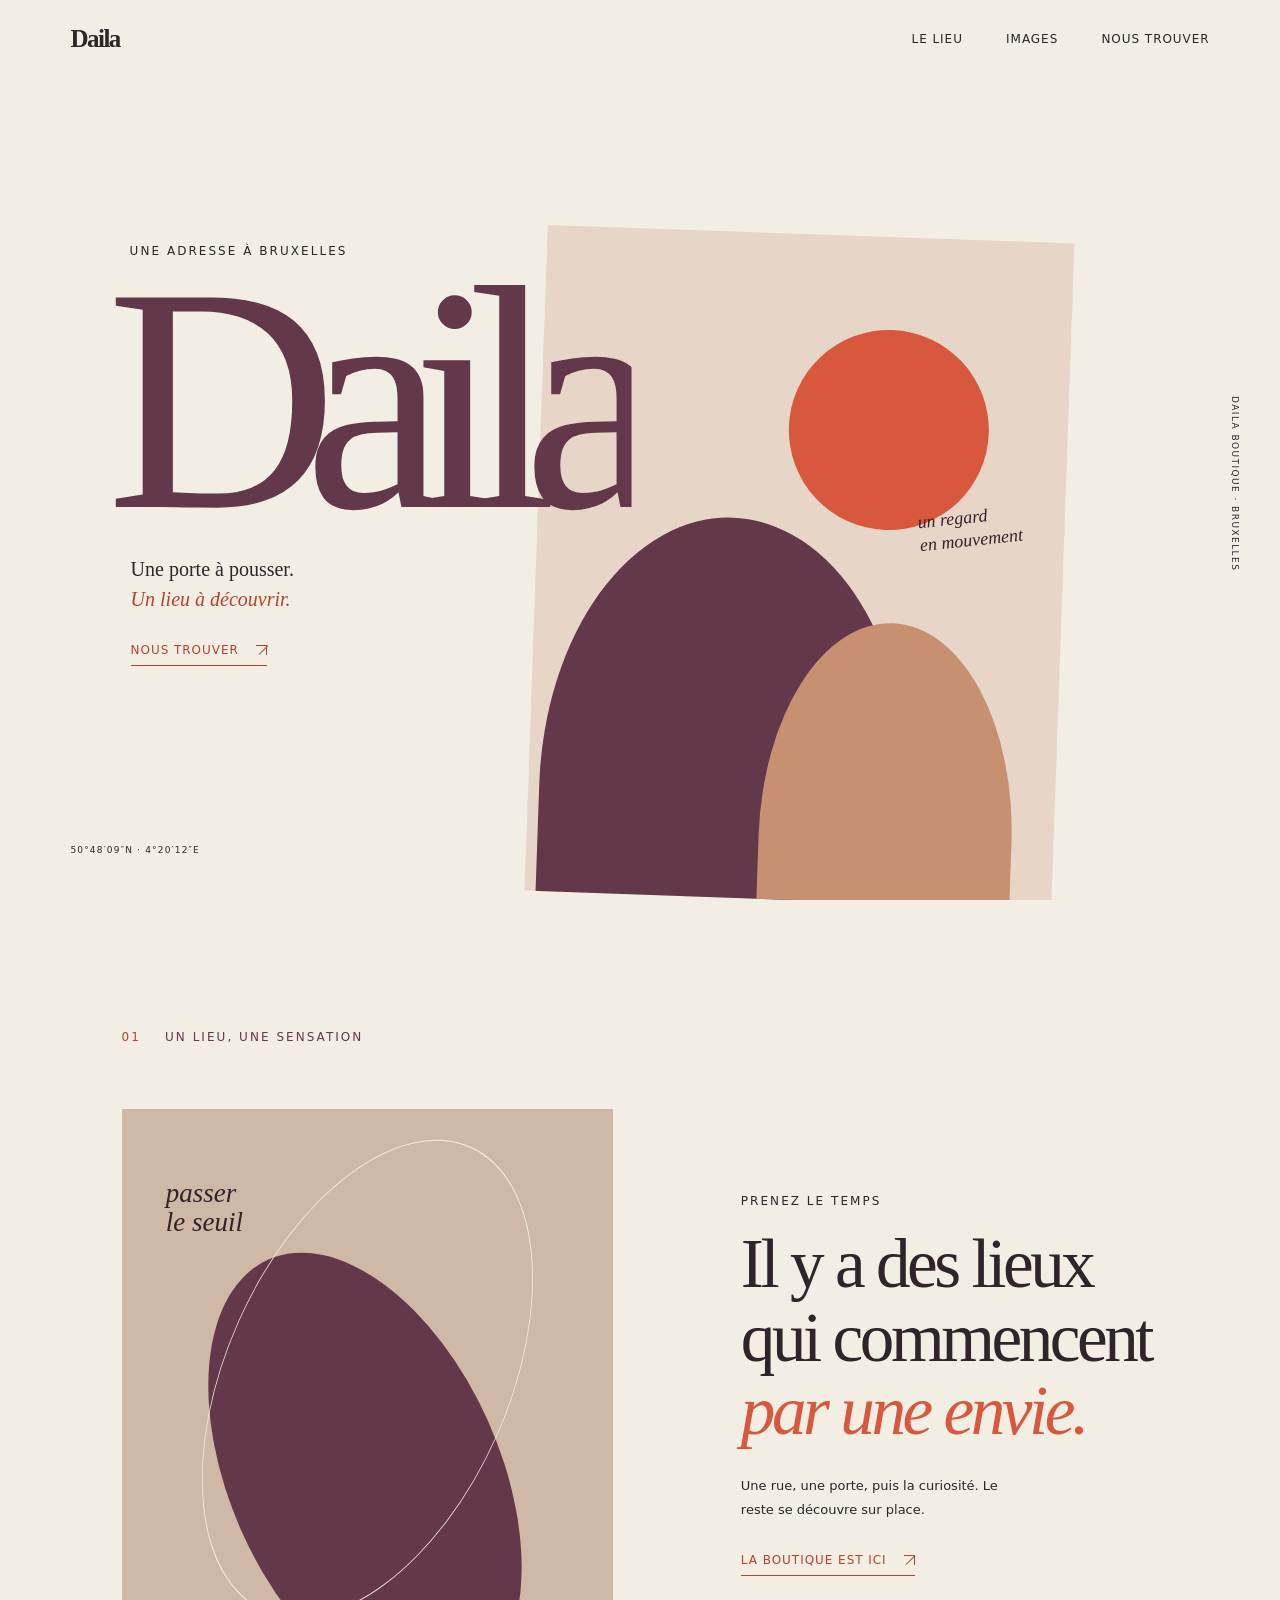
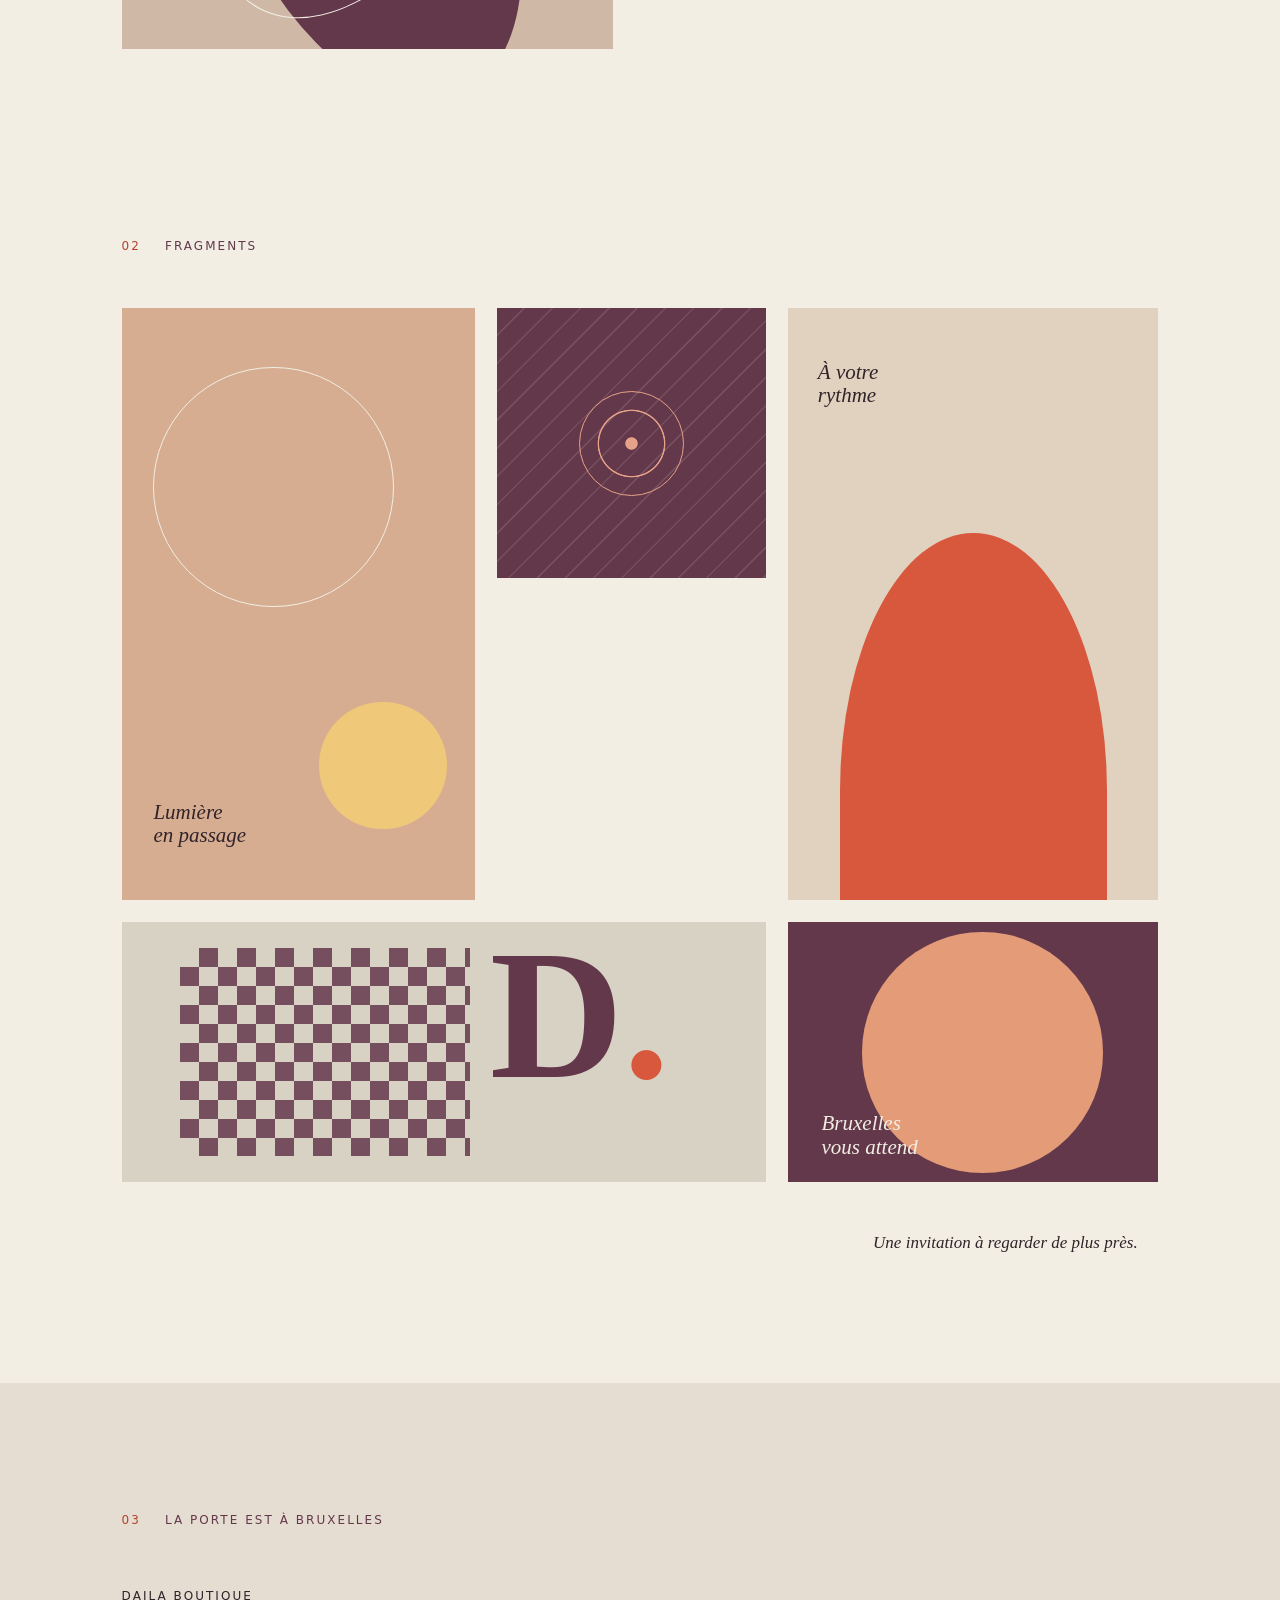
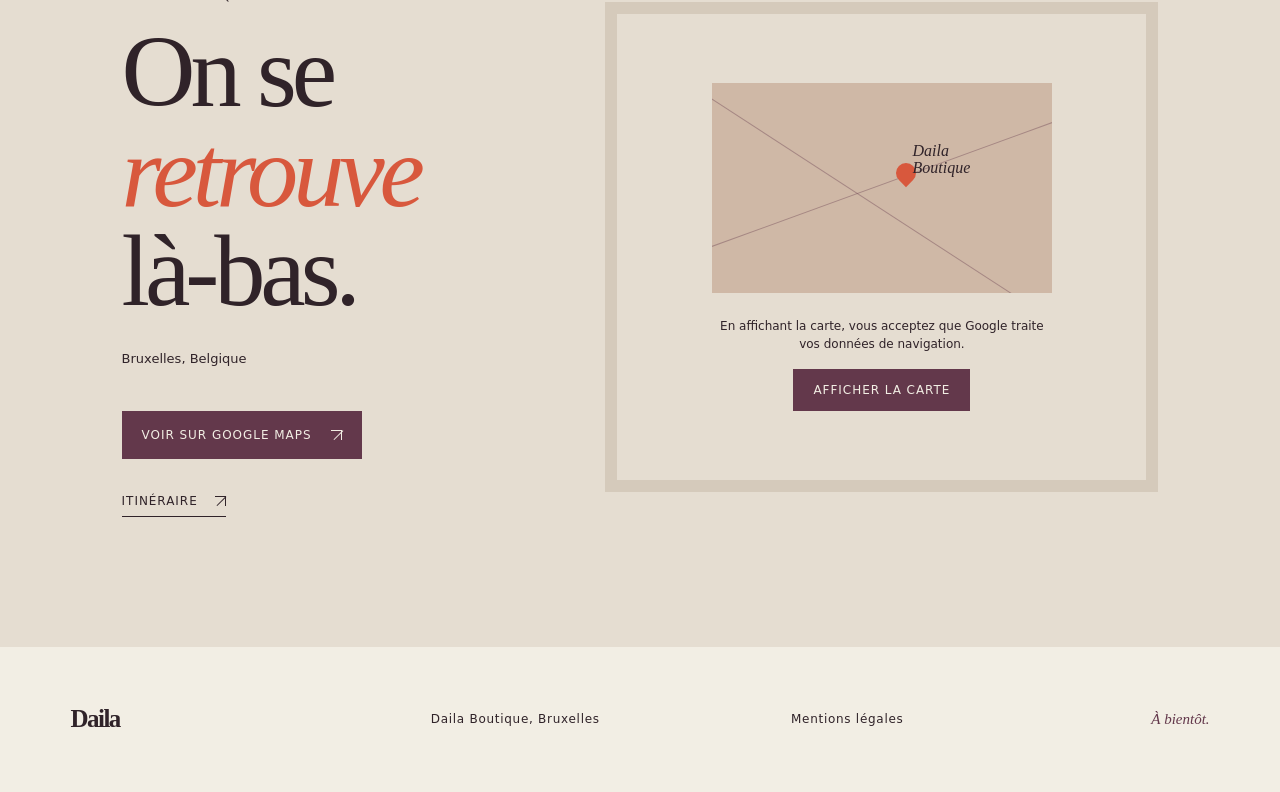
==== commit 14147b25: "Update index.html" ====
--- a/index.html
+++ b/index.html
@@ -58,11 +58,7 @@
         </p>
         <span class="hero-bottom" aria-hidden="true">50°48′09″N · 4°20′12″E</span>
       </section>
-      <div class="marquee" aria-label="Daila Boutique — Bruxelles">
-        <div class="marquee-track" aria-hidden="true">
-          <span>Daila Boutique <i class="marquee-mark" aria-hidden="true"></i> Bruxelles <i class="marquee-mark" aria-hidden="true"></i> Daila Boutique <i class="marquee-mark" aria-hidden="true"></i> Bruxelles <i class="marquee-mark" aria-hidden="true"></i> </span><span>Daila Boutique <i class="marquee-mark" aria-hidden="true"></i> Bruxelles <i class="marquee-mark" aria-hidden="true"></i> Daila Boutique <i class="marquee-mark" aria-hidden="true"></i> Bruxelles <i class="marquee-mark" aria-hidden="true"></i> </span>
-        </div>
-      </div>
+
       <section class="ambience section-pad" id="ambiance">
         <div class="section-kicker reveal">
           <span>01</span><span>Un lieu, une sensation</span>
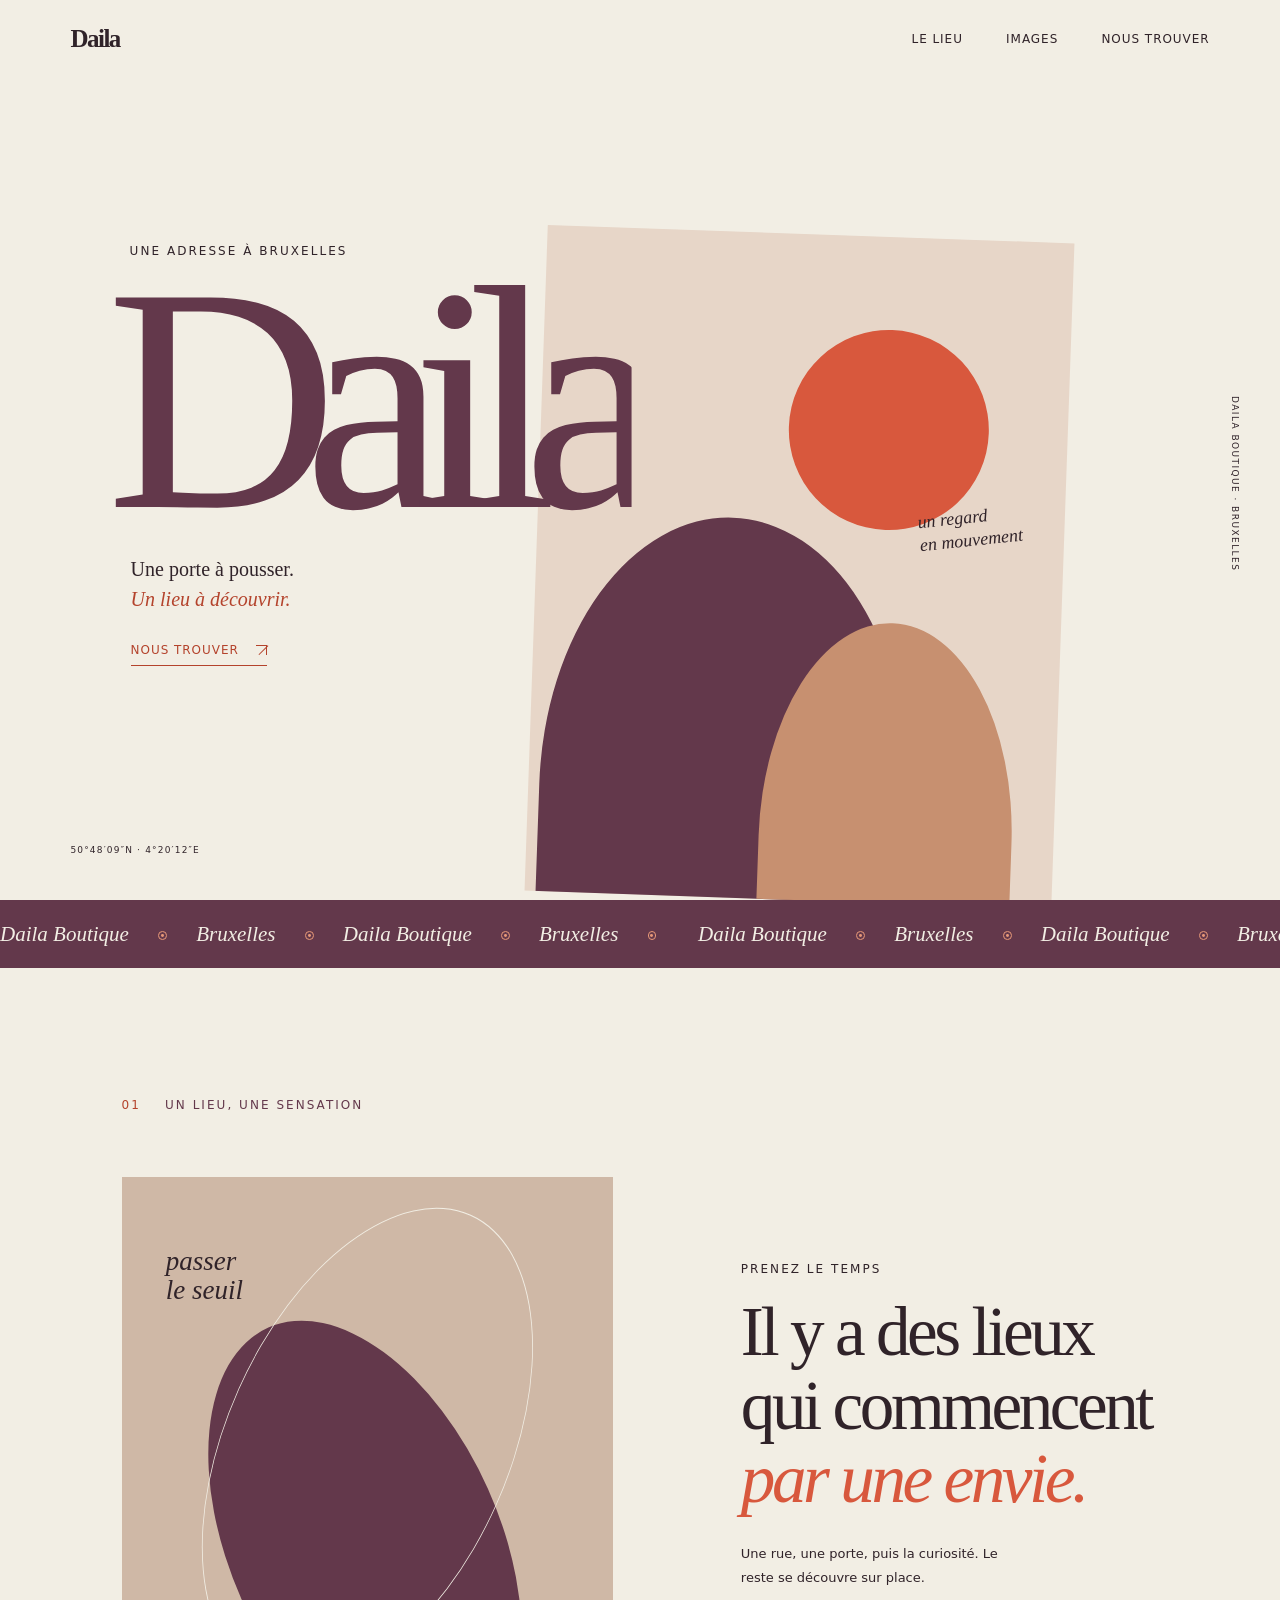
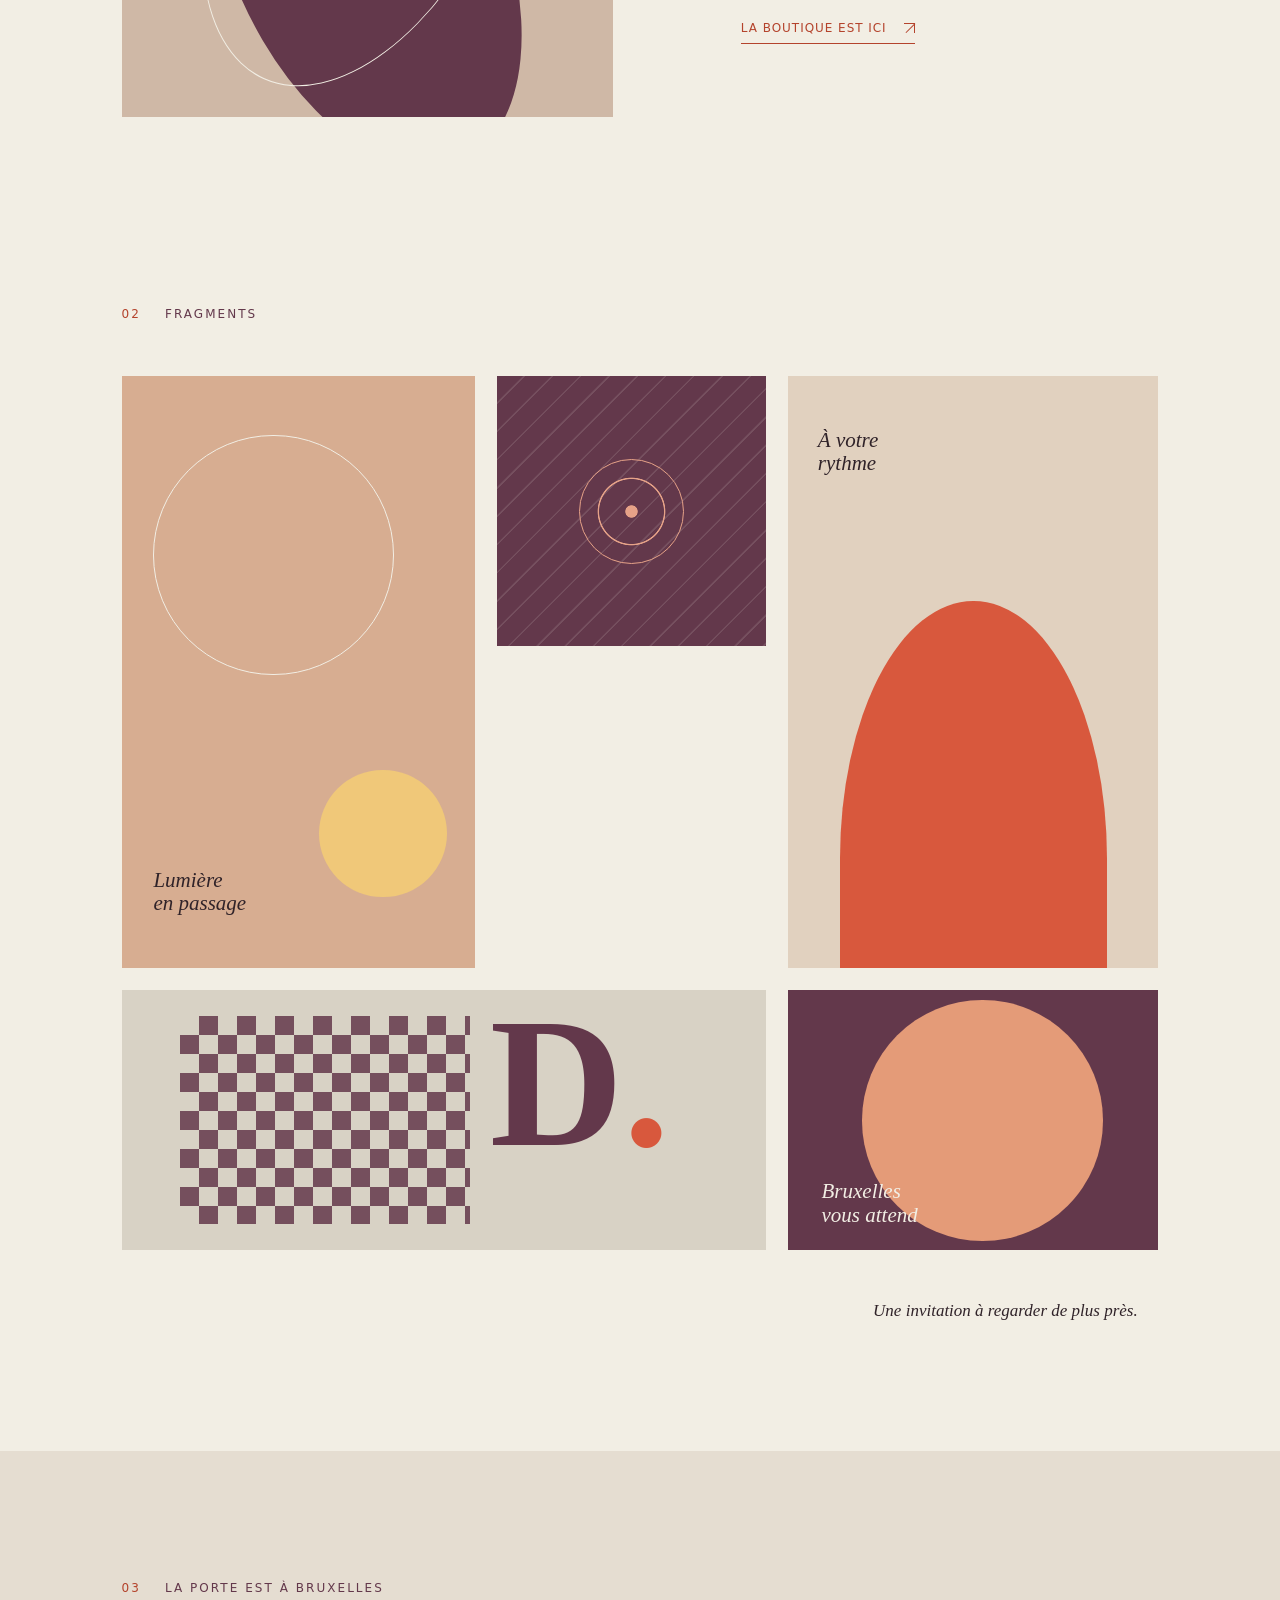
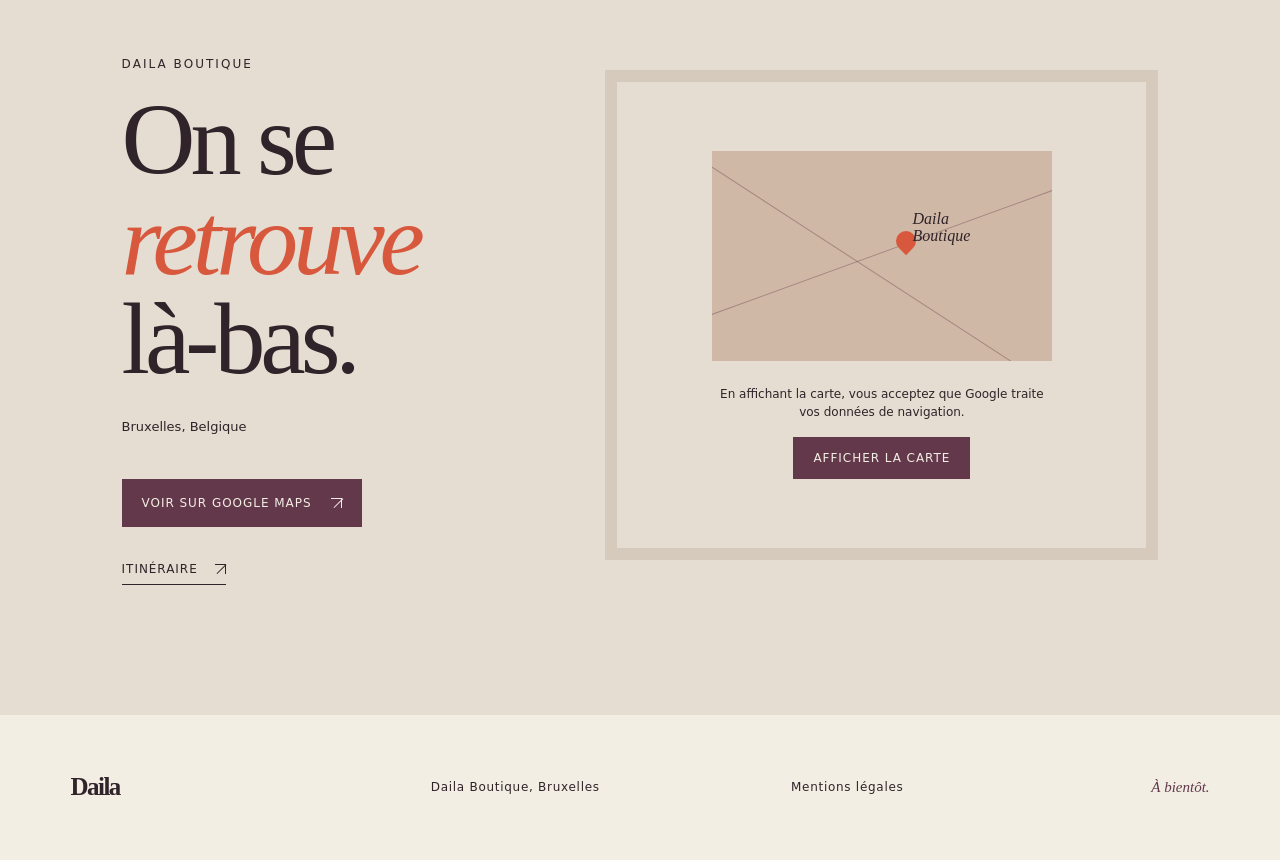
==== commit e5fe52a3: "Add files via upload" ====
--- a/index.html
+++ b/index.html
@@ -58,7 +58,11 @@
         </p>
         <span class="hero-bottom" aria-hidden="true">50°48′09″N · 4°20′12″E</span>
       </section>
-
+      <div class="marquee" aria-label="Daila Boutique — Bruxelles">
+        <div class="marquee-track" aria-hidden="true">
+          <span>Daila Boutique <i class="marquee-mark" aria-hidden="true"></i> Bruxelles <i class="marquee-mark" aria-hidden="true"></i> Daila Boutique <i class="marquee-mark" aria-hidden="true"></i> Bruxelles <i class="marquee-mark" aria-hidden="true"></i> </span><span>Daila Boutique <i class="marquee-mark" aria-hidden="true"></i> Bruxelles <i class="marquee-mark" aria-hidden="true"></i> Daila Boutique <i class="marquee-mark" aria-hidden="true"></i> Bruxelles <i class="marquee-mark" aria-hidden="true"></i> </span>
+        </div>
+      </div>
       <section class="ambience section-pad" id="ambiance">
         <div class="section-kicker reveal">
           <span>01</span><span>Un lieu, une sensation</span>
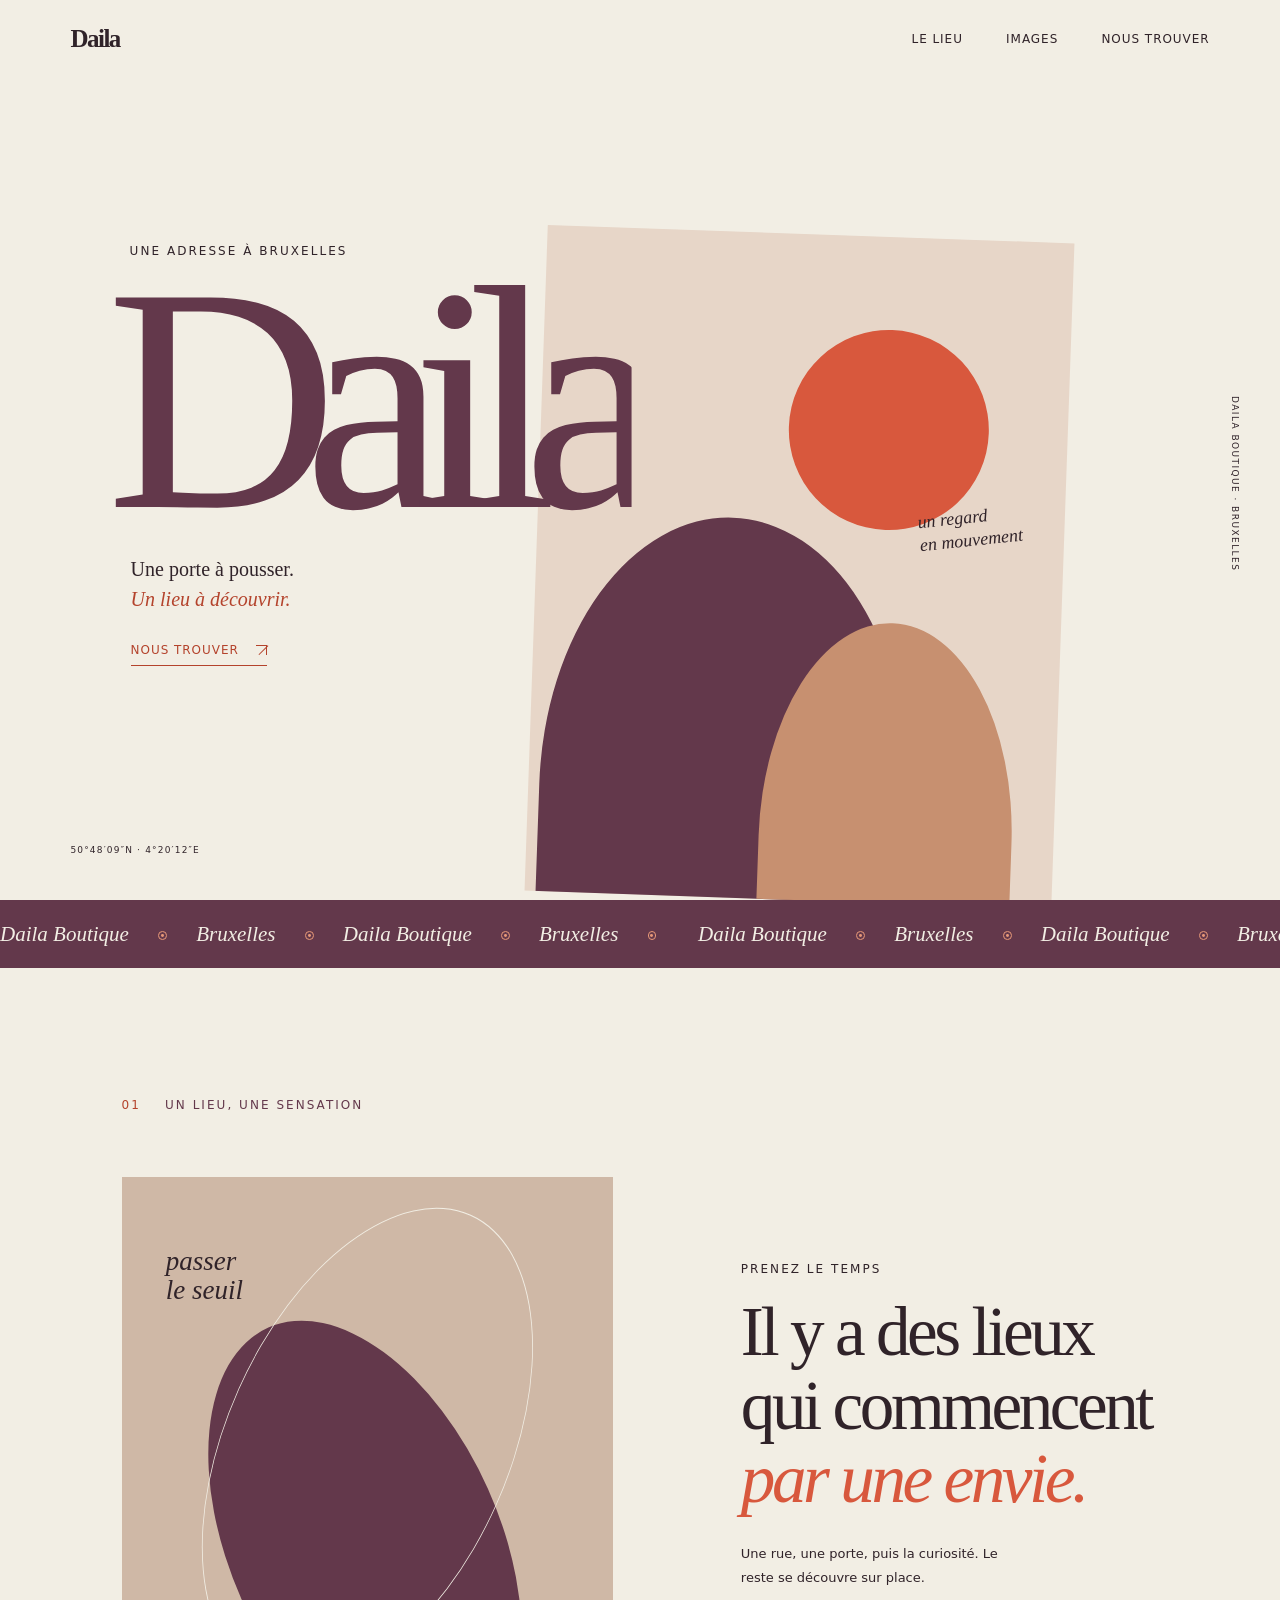
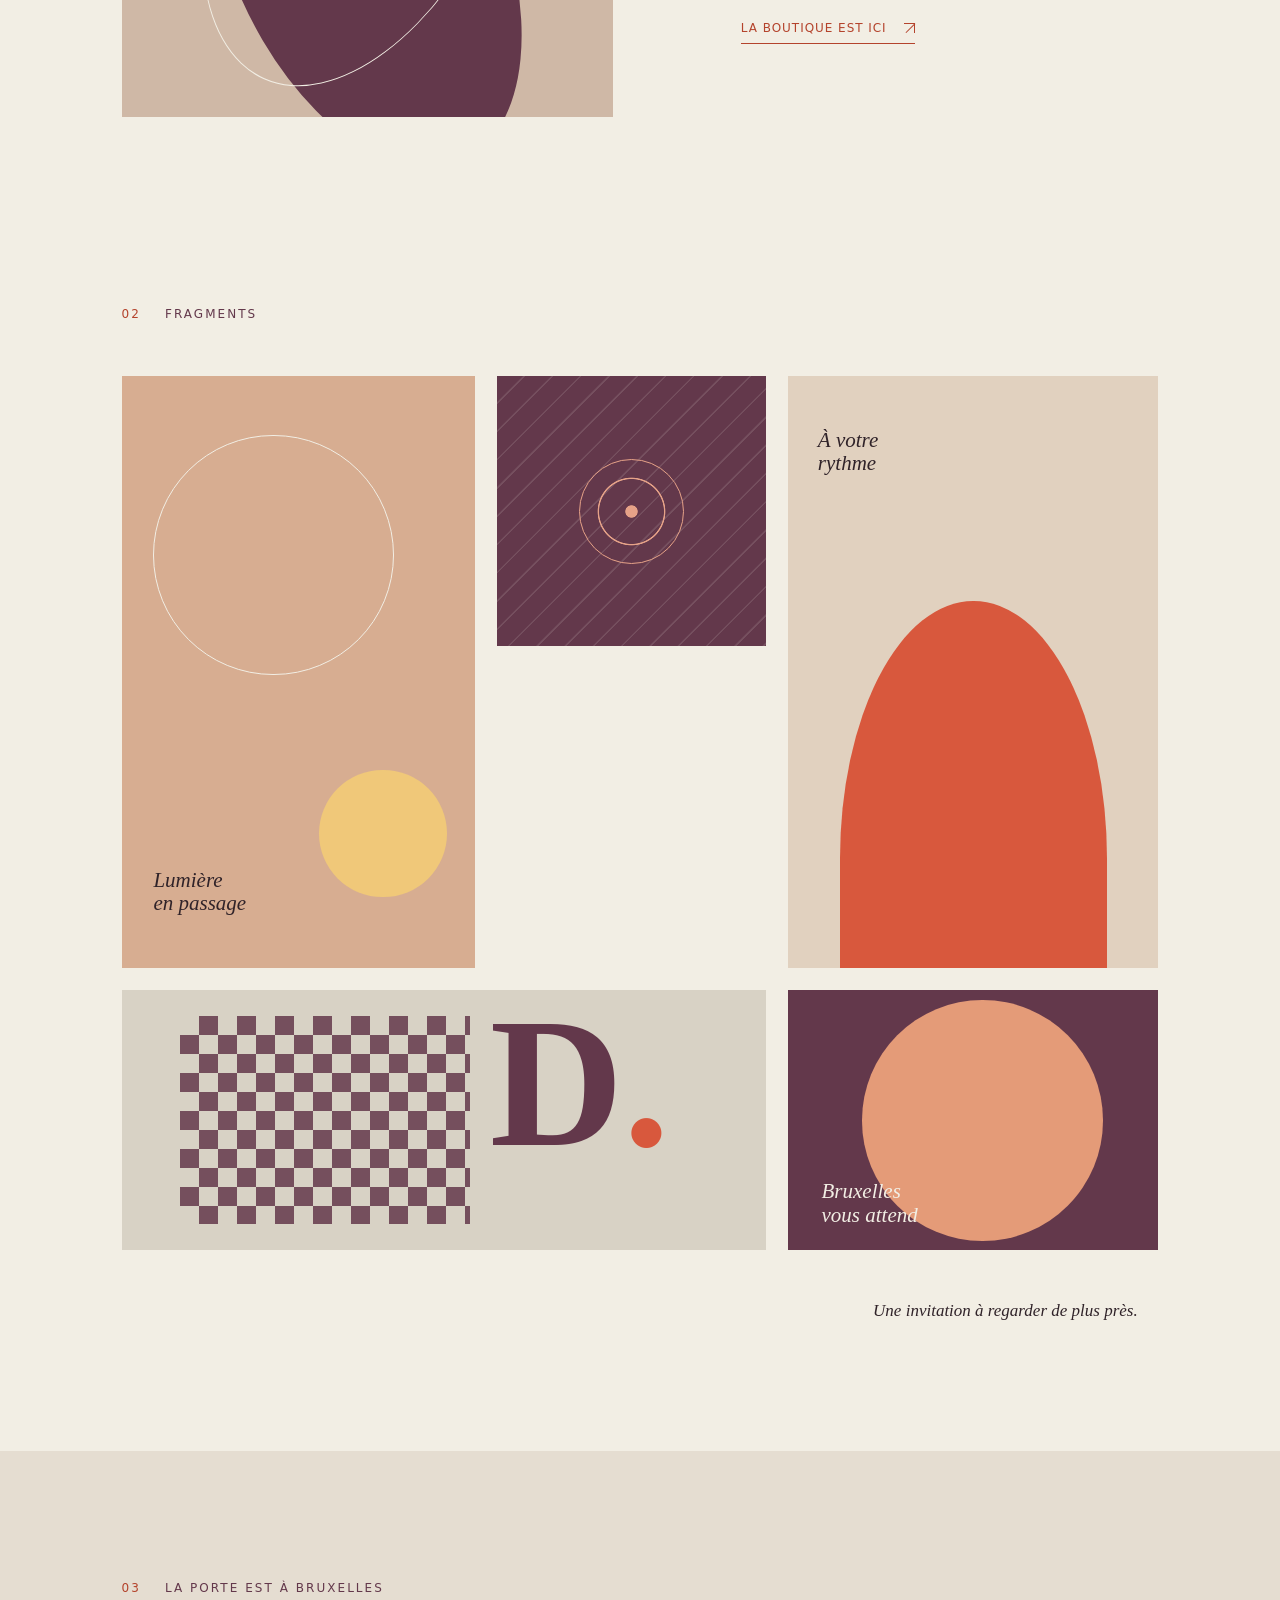
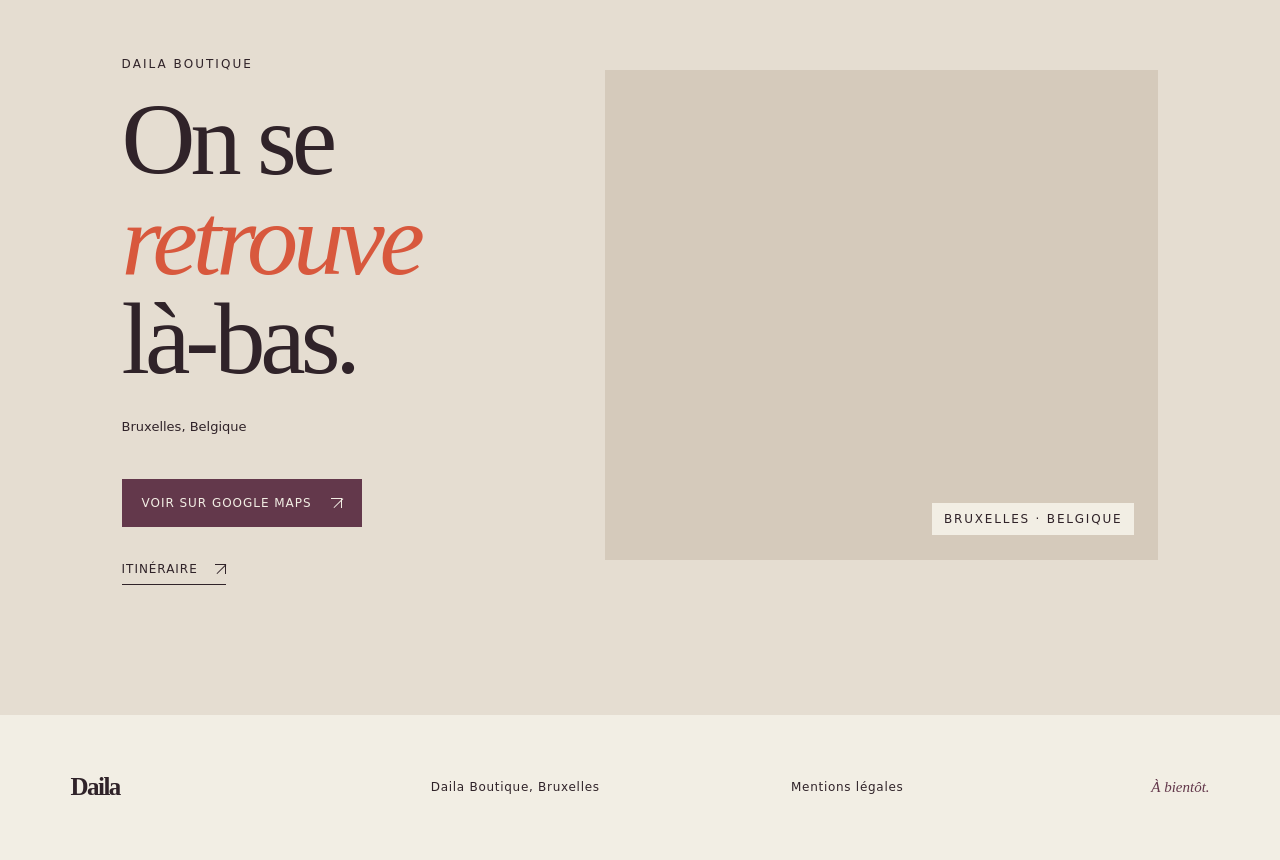
==== commit 54121721: "Embed Google Maps for Daila Boutique Added an iframe to embed Google Maps for Daila Boutique." ====
--- a/index.html
+++ b/index.html
@@ -150,7 +150,10 @@
             </div>
           </div>
           <div class="map-wrap reveal">
-            <div class="map-consent" id="map-consent">
+            <iframe id="map-frame" title="Carte Daila Boutique"
+  src="https://www.google.com/maps?q=50.8024886,4.3367963&amp;hl=fr&amp;z=17&amp;output=embed"
+  referrerpolicy="no-referrer-when-downgrade" loading="eager"></iframe>
+            <div class="map-consent" id="map-consent"style="display:none">
               <div class="map-art" aria-hidden="true">
                 <span class="map-pin"></span><span class="map-line"></span><span class="map-place">Daila<br>Boutique</span>
               </div>
